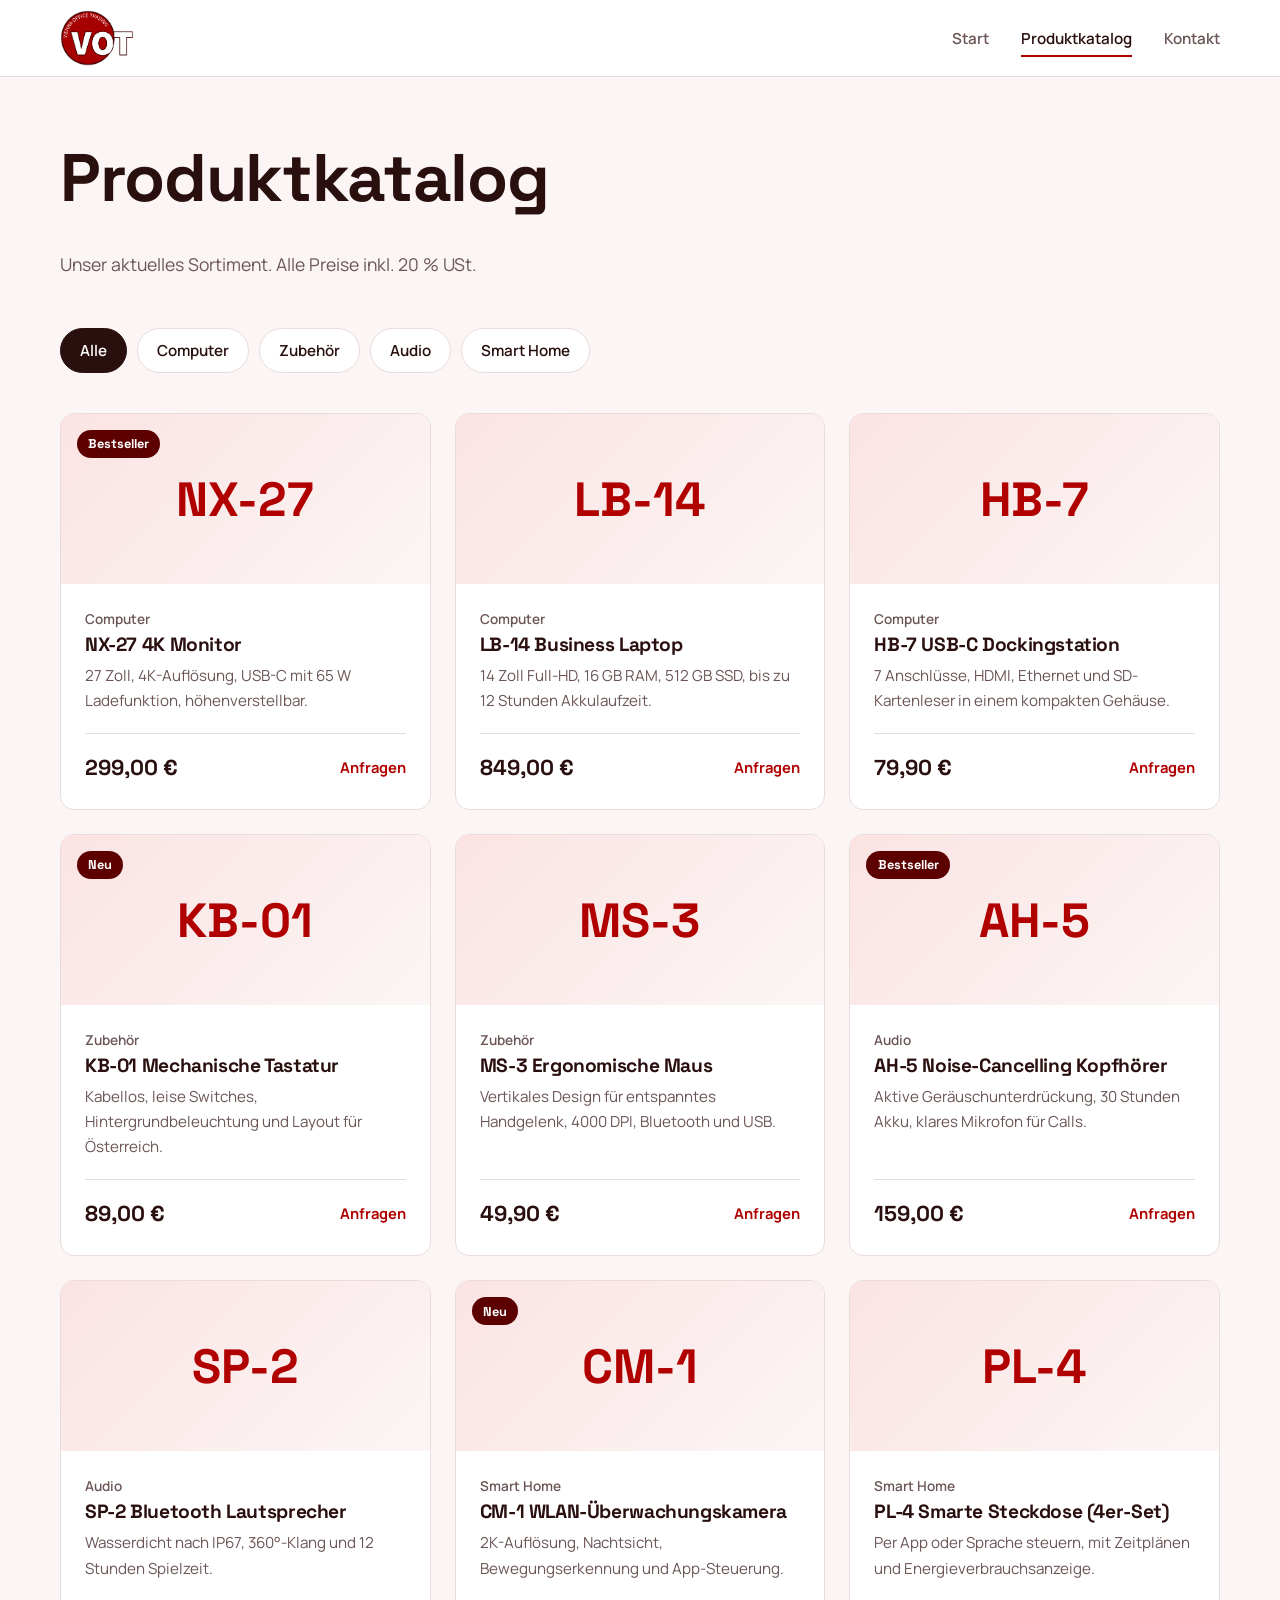
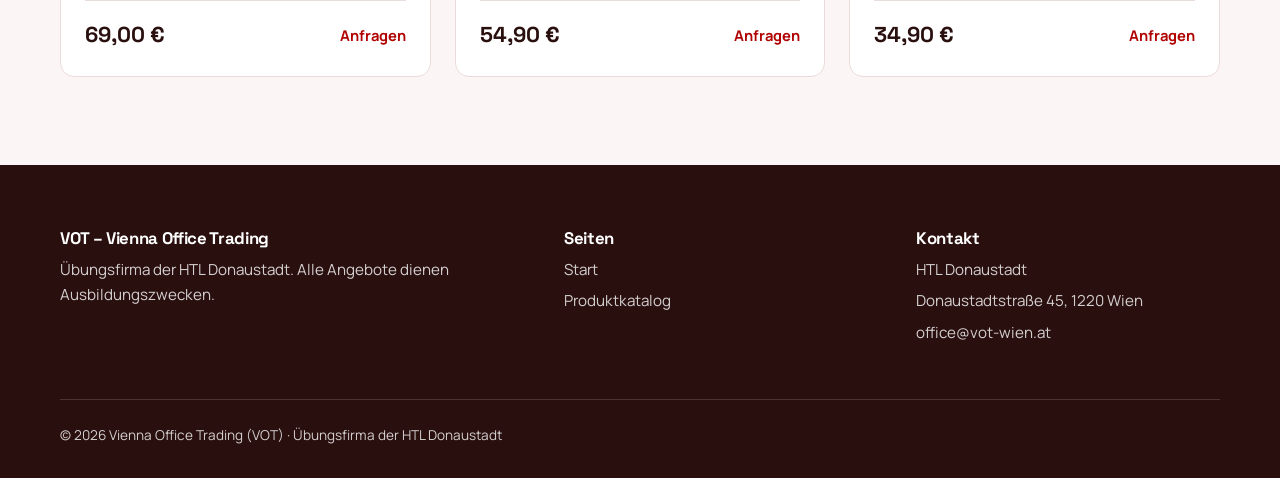
==== produktkatalog.html @ ae22669f "Update Website 10/7/2026 10:17 AM" ====
<!DOCTYPE html>
<html lang="de">
<head>
  <meta charset="UTF-8">
  <meta name="viewport" content="width=device-width, initial-scale=1">
  <title>Produktkatalog – VOT Vienna Office Trading</title>
  <meta name="description" content="Alle Technikprodukte von VOT – Vienna Office Trading im Überblick.">
  <link rel="stylesheet" href="style.css">
</head>
<body>

<header class="site-header">
  <div class="container nav">
    <a class="brand" href="index.html" aria-label="VOT Startseite">
      <img src="Logo.png" alt="VOT – Vienna Office Trading">
    </a>
    <nav aria-label="Hauptnavigation">
      <ul>
        <li><a href="index.html">Start</a></li>
        <li><a href="produktkatalog.html" aria-current="page">Produktkatalog</a></li>
        <li><a href="index.html#kontakt">Kontakt</a></li>
      </ul>
    </nav>
  </div>
</header>

<main>
  <div class="container page-title">
    <h1>Produktkatalog</h1>
    <p>Unser aktuelles Sortiment. Alle Preise inkl. 20 % USt.</p>
  </div>

  <section class="catalog">
    <div class="container">
      <div class="filters" role="group" aria-label="Nach Kategorie filtern">
        <button type="button" data-filter="alle" aria-pressed="true">Alle</button>
        <button type="button" data-filter="Computer" aria-pressed="false">Computer</button>
        <button type="button" data-filter="Zubehör" aria-pressed="false">Zubehör</button>
        <button type="button" data-filter="Audio" aria-pressed="false">Audio</button>
        <button type="button" data-filter="Smart Home" aria-pressed="false">Smart Home</button>
      </div>

      <div class="product-grid">

        <article class="product" data-cat="Computer">
          <div class="visual">NX-27<span class="badge">Bestseller</span></div>
          <div class="body">
            <span class="cat-name">Computer</span>
            <h3>NX-27 4K Monitor</h3>
            <p>27 Zoll, 4K-Auflösung, USB-C mit 65 W Ladefunktion, höhenverstellbar.</p>
            <div class="foot"><strong>299,00 €</strong><a href="mailto:office@vot-wien.at?subject=Anfrage NX-27">Anfragen</a></div>
          </div>
        </article>

        <article class="product" data-cat="Computer">
          <div class="visual">LB-14</div>
          <div class="body">
            <span class="cat-name">Computer</span>
            <h3>LB-14 Business Laptop</h3>
            <p>14 Zoll Full-HD, 16 GB RAM, 512 GB SSD, bis zu 12 Stunden Akkulaufzeit.</p>
            <div class="foot"><strong>849,00 €</strong><a href="mailto:office@vot-wien.at?subject=Anfrage LB-14">Anfragen</a></div>
          </div>
        </article>

        <article class="product" data-cat="Computer">
          <div class="visual">HB-7</div>
          <div class="body">
            <span class="cat-name">Computer</span>
            <h3>HB-7 USB-C Dockingstation</h3>
            <p>7 Anschlüsse, HDMI, Ethernet und SD-Kartenleser in einem kompakten Gehäuse.</p>
            <div class="foot"><strong>79,90 €</strong><a href="mailto:office@vot-wien.at?subject=Anfrage HB-7">Anfragen</a></div>
          </div>
        </article>

        <article class="product" data-cat="Zubehör">
          <div class="visual">KB-01<span class="badge">Neu</span></div>
          <div class="body">
            <span class="cat-name">Zubehör</span>
            <h3>KB-01 Mechanische Tastatur</h3>
            <p>Kabellos, leise Switches, Hintergrundbeleuchtung und Layout für Österreich.</p>
            <div class="foot"><strong>89,00 €</strong><a href="mailto:office@vot-wien.at?subject=Anfrage KB-01">Anfragen</a></div>
          </div>
        </article>

        <article class="product" data-cat="Zubehör">
          <div class="visual">MS-3</div>
          <div class="body">
            <span class="cat-name">Zubehör</span>
            <h3>MS-3 Ergonomische Maus</h3>
            <p>Vertikales Design für entspanntes Handgelenk, 4000 DPI, Bluetooth und USB.</p>
            <div class="foot"><strong>49,90 €</strong><a href="mailto:office@vot-wien.at?subject=Anfrage MS-3">Anfragen</a></div>
          </div>
        </article>

        <article class="product" data-cat="Audio">
          <div class="visual">AH-5<span class="badge">Bestseller</span></div>
          <div class="body">
            <span class="cat-name">Audio</span>
            <h3>AH-5 Noise-Cancelling Kopfhörer</h3>
            <p>Aktive Geräuschunterdrückung, 30 Stunden Akku, klares Mikrofon für Calls.</p>
            <div class="foot"><strong>159,00 €</strong><a href="mailto:office@vot-wien.at?subject=Anfrage AH-5">Anfragen</a></div>
          </div>
        </article>

        <article class="product" data-cat="Audio">
          <div class="visual">SP-2</div>
          <div class="body">
            <span class="cat-name">Audio</span>
            <h3>SP-2 Bluetooth Lautsprecher</h3>
            <p>Wasserdicht nach IP67, 360°-Klang und 12 Stunden Spielzeit.</p>
            <div class="foot"><strong>69,00 €</strong><a href="mailto:office@vot-wien.at?subject=Anfrage SP-2">Anfragen</a></div>
          </div>
        </article>

        <article class="product" data-cat="Smart Home">
          <div class="visual">CM-1<span class="badge">Neu</span></div>
          <div class="body">
            <span class="cat-name">Smart Home</span>
            <h3>CM-1 WLAN-Überwachungskamera</h3>
            <p>2K-Auflösung, Nachtsicht, Bewegungserkennung und App-Steuerung.</p>
            <div class="foot"><strong>54,90 €</strong><a href="mailto:office@vot-wien.at?subject=Anfrage CM-1">Anfragen</a></div>
          </div>
        </article>

        <article class="product" data-cat="Smart Home">
          <div class="visual">PL-4</div>
          <div class="body">
            <span class="cat-name">Smart Home</span>
            <h3>PL-4 Smarte Steckdose (4er-Set)</h3>
            <p>Per App oder Sprache steuern, mit Zeitplänen und Energieverbrauchsanzeige.</p>
            <div class="foot"><strong>34,90 €</strong><a href="mailto:office@vot-wien.at?subject=Anfrage PL-4">Anfragen</a></div>
          </div>
        </article>

      </div>
    </div>
  </section>
</main>

<footer class="site-footer" id="kontakt">
  <div class="container">
    <div class="footer-grid">
      <div>
        <h3>VOT – Vienna Office Trading</h3>
        <p>Übungsfirma der HTL Donaustadt. Alle Angebote dienen Ausbildungszwecken.</p>
      </div>
      <div>
        <h3>Seiten</h3>
        <ul>
          <li><a href="index.html">Start</a></li>
          <li><a href="produktkatalog.html">Produktkatalog</a></li>
        </ul>
      </div>
      <div>
        <h3>Kontakt</h3>
        <ul>
          <li>HTL Donaustadt</li>
          <li>Donaustadtstraße 45, 1220 Wien</li>
          <li><a href="mailto:office@vot-wien.at">office@vot-wien.at</a></li>
        </ul>
      </div>
    </div>
    <div class="copy">© 2026 Vienna Office Trading (VOT) · Übungsfirma der HTL Donaustadt</div>
  </div>
</footer>

<script>
  const buttons = document.querySelectorAll('.filters button');
  const products = document.querySelectorAll('.product');

  function applyFilter(cat) {
    buttons.forEach(b => b.setAttribute('aria-pressed', b.dataset.filter === cat));
    products.forEach(p => { p.hidden = cat !== 'alle' && p.dataset.cat !== cat; });
  }

  buttons.forEach(b => b.addEventListener('click', () => applyFilter(b.dataset.filter)));

  // Filter aus Link der Startseite übernehmen (?kategorie=Audio)
  const param = new URLSearchParams(location.search).get('kategorie');
  if (param && [...buttons].some(b => b.dataset.filter === param)) applyFilter(param);
</script>

</body>
</html>
---- style.css ----
@import url('https://fonts.googleapis.com/css2?family=Manrope:wght@400;500;600;700&family=Space+Grotesk:wght@500;600;700&display=swap');

:root {
  --ink: #2a0f0f;
  --ink-soft: #6b5555;
  --paper: #fbf6f5;
  --white: #ffffff;
  --line: #eadcdb;
  --blue: #b00000;
  --blue-dark: #850000;
  --signal: #5c0000;
  --radius: 14px;
  --max: 1160px;
}

*, *::before, *::after { box-sizing: border-box; }
html { scroll-behavior: smooth; }
body {
  margin: 0;
  font-family: 'Manrope', system-ui, sans-serif;
  color: var(--ink);
  background: var(--paper);
  line-height: 1.65;
  font-size: 17px;
}
img { max-width: 100%; display: block; }
a { color: inherit; }
h1, h2, h3 { font-family: 'Space Grotesk', sans-serif; line-height: 1.12; margin: 0 0 .5em; letter-spacing: -.02em; }
h1 { font-size: clamp(2.4rem, 5.5vw, 4.2rem); }
h2 { font-size: clamp(1.8rem, 3.4vw, 2.6rem); }
h3 { font-size: 1.2rem; }
p { margin: 0 0 1em; max-width: 62ch; }
:focus-visible { outline: 3px solid var(--signal); outline-offset: 3px; }

.container { width: min(var(--max), 92%); margin-inline: auto; }
section { padding: 5.5rem 0; }

/* Header */
.site-header {
  position: sticky; top: 0; z-index: 10;
  background: rgba(255, 255, 255, .94);
  backdrop-filter: blur(10px);
  border-bottom: 1px solid var(--line);
}
.nav { display: flex; align-items: center; justify-content: space-between; height: 76px; gap: 1rem; }
.brand { display: flex; align-items: center; gap: .75rem; text-decoration: none; }
.brand img { height: 56px; width: auto; }
.brand span { display:none; font-family: 'Space Grotesk', sans-serif; font-weight: 700; font-size: 1.35rem; letter-spacing: .02em; }
.nav ul { display: flex; gap: 2rem; list-style: none; margin: 0; padding: 0; }
.nav ul a { text-decoration: none; font-weight: 600; font-size: .95rem; color: var(--ink-soft); padding: .4rem 0; border-bottom: 2px solid transparent; }
.nav ul a:hover, .nav ul a[aria-current="page"] { color: var(--ink); border-color: var(--blue); }

/* Buttons */
.btn {
  display: inline-block; padding: .85rem 1.6rem; border-radius: 999px;
  font-weight: 700; text-decoration: none; font-size: .98rem;
  background: var(--blue); color: var(--white); border: 2px solid var(--blue);
  transition: background .2s, transform .2s;
}
.btn:hover { background: var(--blue-dark); border-color: var(--blue-dark); }
.btn.ghost { background: transparent; color: var(--ink); border-color: var(--ink); }
.btn.ghost:hover { background: var(--ink); color: var(--white); }

/* Hero */
.hero { padding: 5rem 0 6rem; background: linear-gradient(135deg, #a80000, #6e0000); color: var(--white); overflow: hidden; position: relative; }
.hero::before {
  content: ""; position: absolute; inset: 0;
  background-image: linear-gradient(rgba(255,255,255,.05) 1px, transparent 1px), linear-gradient(90deg, rgba(255,255,255,.05) 1px, transparent 1px);
  background-size: 56px 56px;
  mask-image: linear-gradient(90deg, transparent 0%, #000 70%);
}
.hero-grid { position: relative; display: grid; grid-template-columns: 1.15fr .85fr; gap: 3.5rem; align-items: center; }
.hero p { color: rgba(255,255,255,.88); font-size: 1.15rem; }
.hero .actions { display: flex; gap: 1rem; flex-wrap: wrap; margin-top: 2rem; }
.hero .btn { background: #fff; color: var(--blue); border-color: #fff; }
.hero .btn:hover { background: var(--paper); border-color: var(--paper); }
.hero .btn.ghost { background: transparent; color: var(--white); border-color: rgba(255,255,255,.7); }
.hero .btn.ghost:hover { background: var(--white); color: var(--blue); }
.hero-card {
  background: var(--white); color: var(--ink); border-radius: 22px; padding: 2rem;
  box-shadow: 0 30px 60px rgba(0,0,0,.35); transform: rotate(2deg);
}
.hero-card .tag { color: var(--signal); font-weight: 700; font-size: .9rem; }
.hero-card .big { font-family: 'Space Grotesk', sans-serif; font-size: 3.6rem; font-weight: 700; line-height: 1; margin: 1rem 0; color: var(--blue); }
.hero-card .price { display: flex; justify-content: space-between; align-items: end; border-top: 1px solid var(--line); padding-top: 1rem; margin-top: 1.2rem; }
.hero-card .price strong { font-family: 'Space Grotesk', sans-serif; font-size: 1.6rem; }

/* Kategorien */
.section-head { display: flex; justify-content: space-between; align-items: end; gap: 2rem; margin-bottom: 3rem; flex-wrap: wrap; }
.section-head p { margin: 0; color: var(--ink-soft); }
.cat-grid { display: grid; grid-template-columns: repeat(4, 1fr); gap: 1.25rem; }
.cat {
  background: var(--white); border: 1px solid var(--line); border-radius: var(--radius);
  padding: 1.75rem; text-decoration: none; display: flex; flex-direction: column; gap: .5rem;
  transition: border-color .2s, transform .2s;
}
.cat:hover { border-color: var(--blue); transform: translateY(-3px); }
.cat .ico { width: 46px; height: 46px; border-radius: 12px; background: var(--paper); display: grid; place-items: center; margin-bottom: .6rem; }
.cat .ico svg { width: 24px; height: 24px; stroke: var(--blue); fill: none; stroke-width: 1.8; stroke-linecap: round; stroke-linejoin: round; }
.cat p { margin: 0; color: var(--ink-soft); font-size: .95rem; }

/* Vorteile */
.values { background: var(--white); border-block: 1px solid var(--line); }
.value-grid { display: grid; grid-template-columns: repeat(3, 1fr); gap: 3rem; }
.value-grid h3 { padding-top: 1rem; border-top: 3px solid var(--blue); }
.value-grid p { color: var(--ink-soft); margin: 0; }

/* Über uns */
.about-grid { display: grid; grid-template-columns: 1fr 1fr; gap: 4rem; align-items: center; }
.facts { display: grid; grid-template-columns: 1fr 1fr; gap: 1px; background: var(--line); border: 1px solid var(--line); border-radius: var(--radius); overflow: hidden; }
.facts div { background: var(--white); padding: 1.6rem; }
.facts dt { color: var(--ink-soft); font-size: .85rem; font-weight: 600; }
.facts dd { margin: .2rem 0 0; font-family: 'Space Grotesk', sans-serif; font-size: 1.15rem; font-weight: 600; }
.facts { margin: 0; }

/* Katalog */
.page-title { padding: 4rem 0 2rem; }
.page-title p { color: var(--ink-soft); font-size: 1.1rem; }
.filters { display: flex; gap: .6rem; flex-wrap: wrap; margin-bottom: 2.5rem; }
.filters button {
  font: inherit; font-weight: 600; font-size: .95rem; cursor: pointer;
  padding: .55rem 1.2rem; border-radius: 999px; background: var(--white);
  border: 1px solid var(--line); color: var(--ink);
}
.filters button:hover { border-color: var(--blue); }
.filters button[aria-pressed="true"] { background: var(--ink); color: var(--white); border-color: var(--ink); }
.catalog { padding-top: 0; }
.product-grid { display: grid; grid-template-columns: repeat(3, 1fr); gap: 1.5rem; }
.product { background: var(--white); border: 1px solid var(--line); border-radius: var(--radius); overflow: hidden; display: flex; flex-direction: column; }
.product[hidden] { display: none; }
.product .visual {
  height: 170px; display: grid; place-items: center; position: relative;
  background: linear-gradient(135deg, #fbe3e3, #fbf6f5);
  font-family: 'Space Grotesk', sans-serif; font-size: 3rem; font-weight: 700; color: var(--blue);
}
.product .badge { position: absolute; top: 1rem; left: 1rem; background: var(--signal); color: var(--white); font-size: .8rem; font-weight: 700; padding: .2rem .7rem; border-radius: 999px; }
.product .body { padding: 1.5rem; display: flex; flex-direction: column; flex: 1; }
.product .cat-name { color: var(--ink-soft); font-size: .85rem; font-weight: 600; }
.product h3 { margin: .2rem 0 .5rem; }
.product p { color: var(--ink-soft); font-size: .95rem; margin-bottom: 1.2rem; }
.product .foot { margin-top: auto; display: flex; justify-content: space-between; align-items: center; border-top: 1px solid var(--line); padding-top: 1rem; }
.product .foot strong { font-family: 'Space Grotesk', sans-serif; font-size: 1.35rem; }
.product .foot a { font-weight: 700; font-size: .92rem; color: var(--blue); text-decoration: none; }
.product .foot a:hover { text-decoration: underline; }

/* Footer */
.site-footer { background: var(--ink); color: rgba(255,255,255,.8); padding: 4rem 0 2rem; font-size: .95rem; }
.footer-grid { display: grid; grid-template-columns: 1.5fr 1fr 1fr; gap: 3rem; margin-bottom: 3rem; }
.site-footer h3 { color: var(--white); font-size: 1.05rem; }
.site-footer ul { list-style: none; margin: 0; padding: 0; }
.site-footer li { margin-bottom: .4rem; }
.site-footer a { text-decoration: none; }
.site-footer a:hover { color: var(--white); text-decoration: underline; }
.copy { border-top: 1px solid rgba(255,255,255,.15); padding-top: 1.5rem; font-size: .85rem; }

/* Responsive */
@media (max-width: 960px) {
  .hero-grid, .about-grid { grid-template-columns: 1fr; }
  .hero-card { transform: none; max-width: 420px; }
  .cat-grid { grid-template-columns: repeat(2, 1fr); }
  .product-grid { grid-template-columns: repeat(2, 1fr); }
  .value-grid, .footer-grid { grid-template-columns: 1fr; gap: 2rem; }
}
@media (max-width: 600px) {
  section { padding: 3.5rem 0; }
  .nav ul { gap: 1rem; }
  .brand span { display: none; }
  .cat-grid, .product-grid { grid-template-columns: 1fr; }
}
@media (prefers-reduced-motion: reduce) {
  * { transition: none !important; scroll-behavior: auto !important; }
}
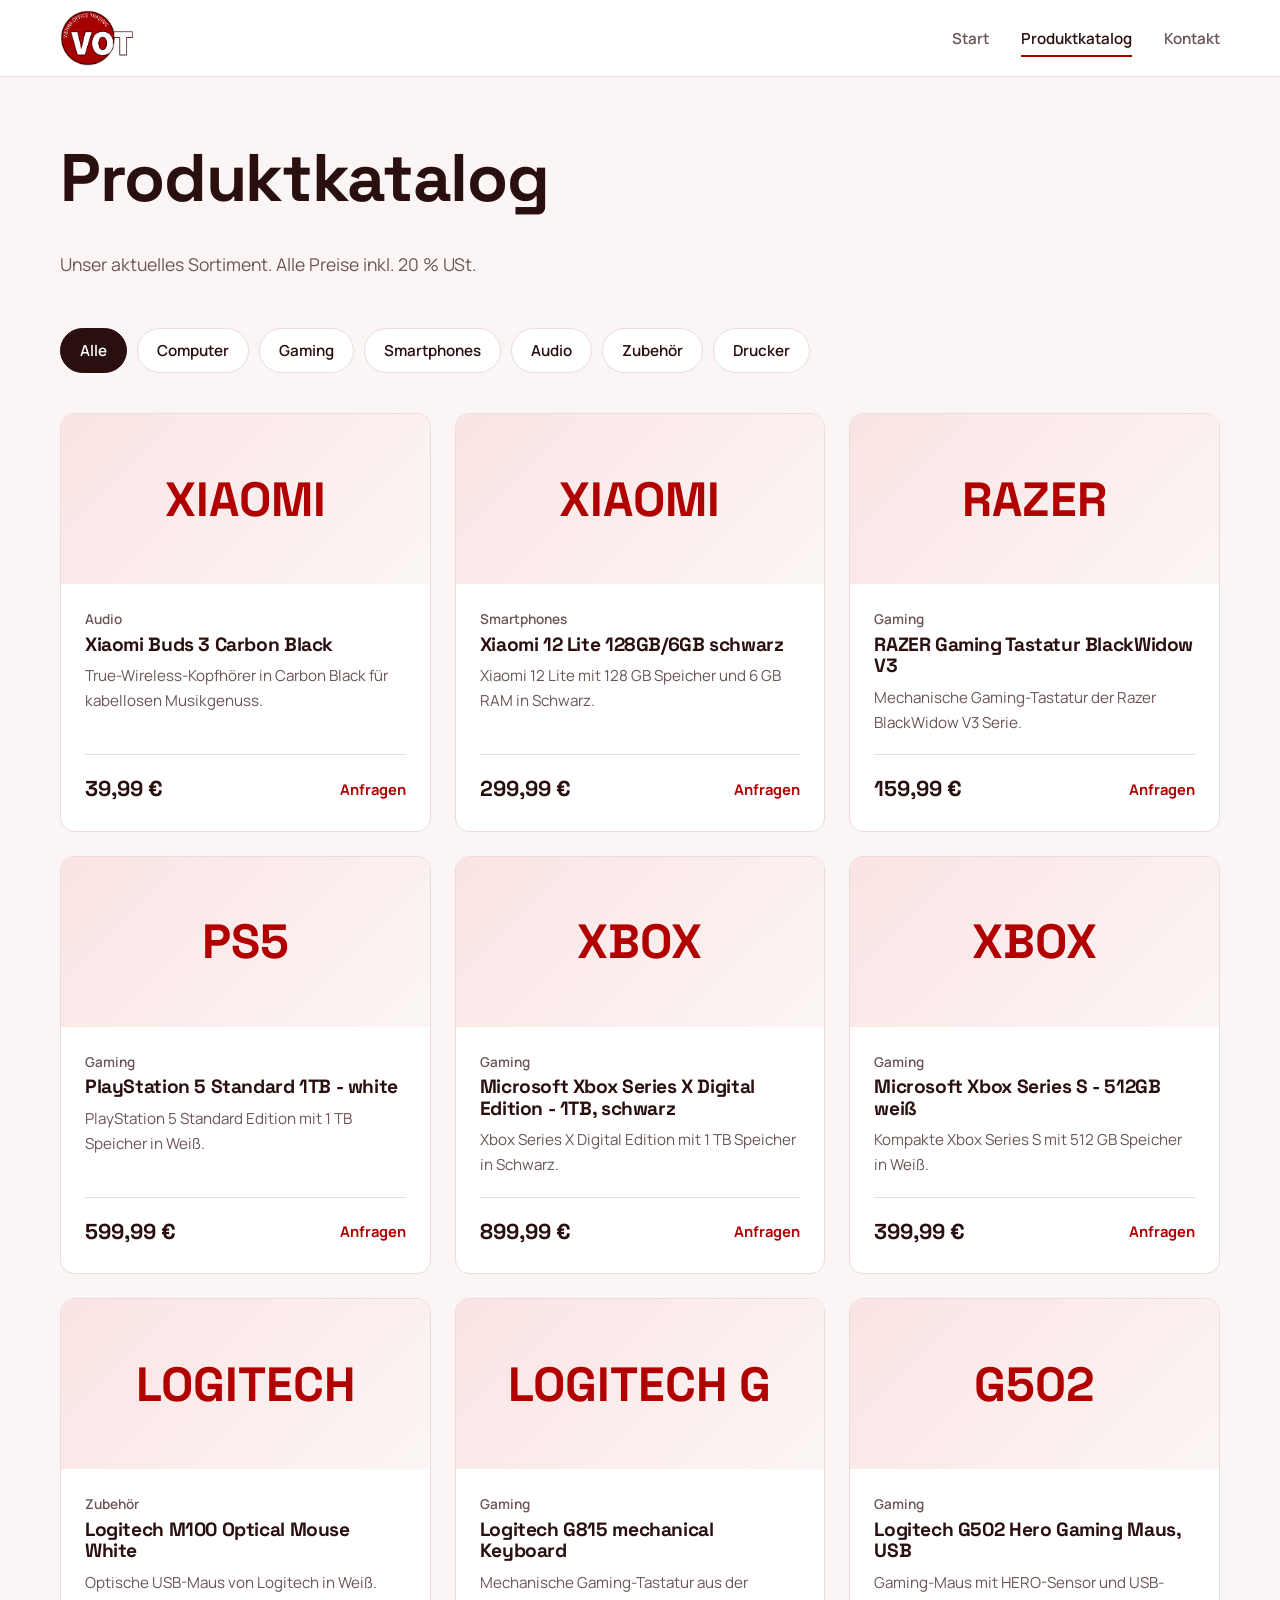
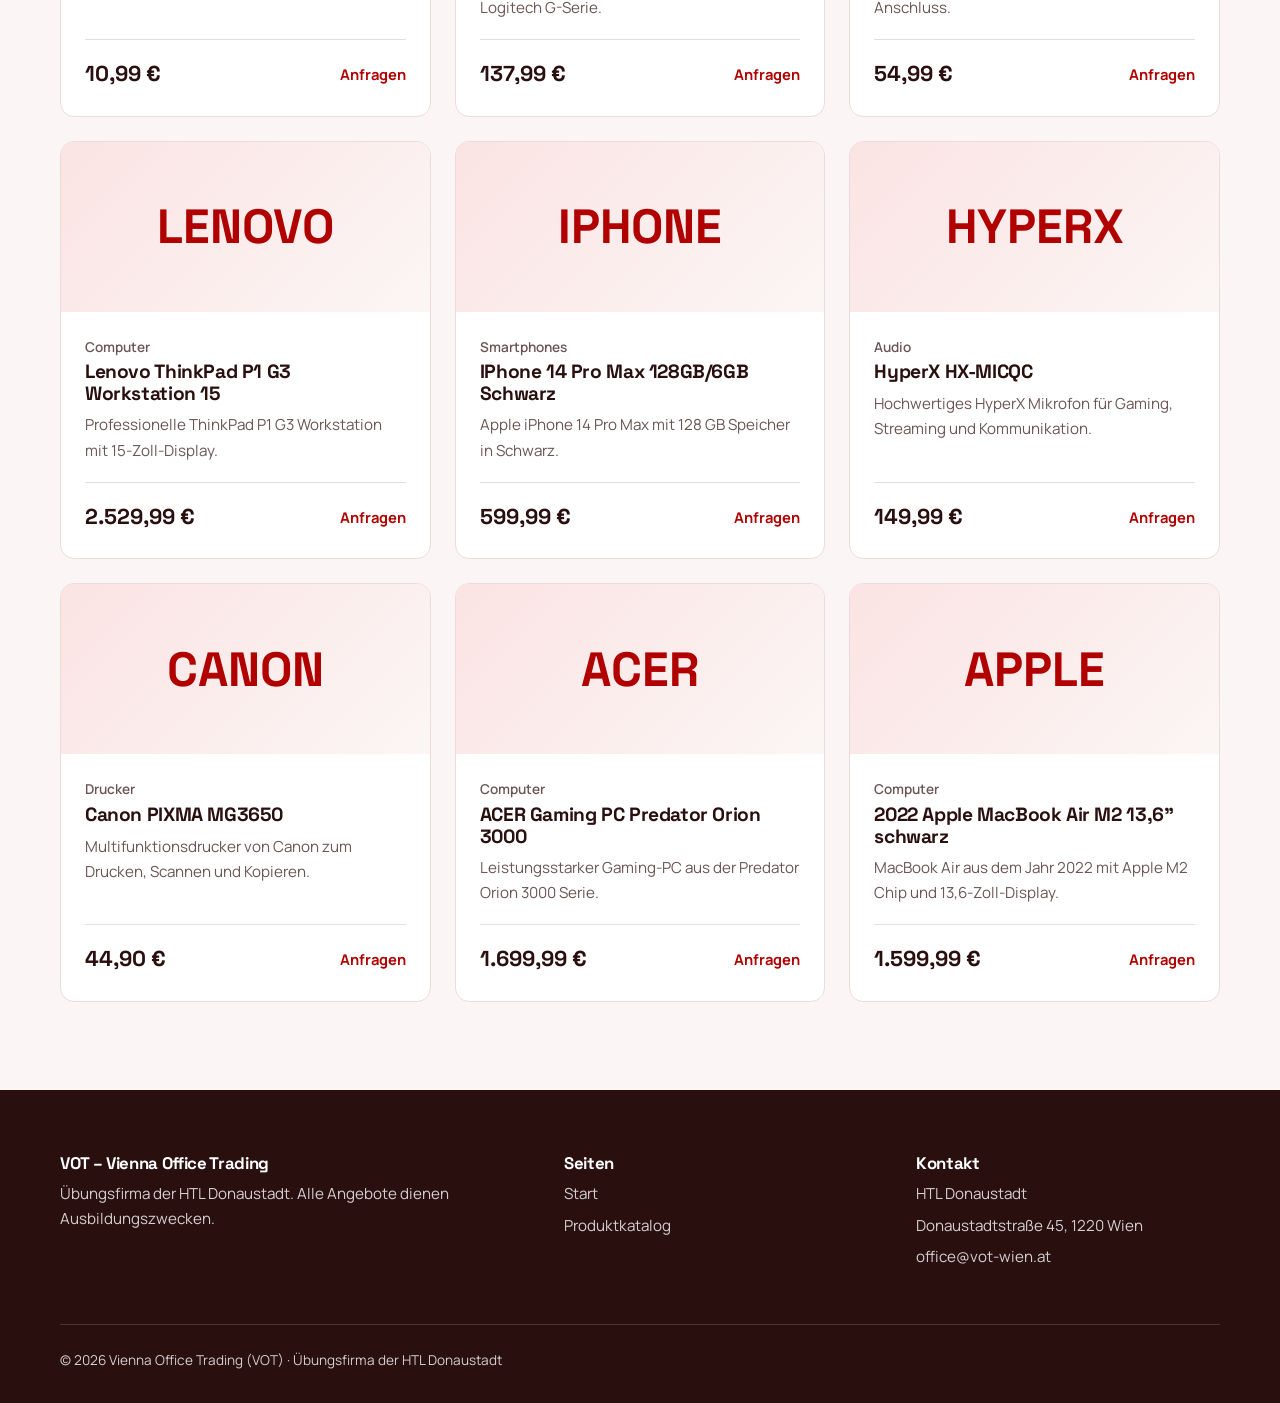
==== commit 06eced59: "catalog update" ====
--- a/produktkatalog.html
+++ b/produktkatalog.html
@@ -14,6 +14,7 @@
     <a class="brand" href="index.html" aria-label="VOT Startseite">
       <img src="Logo.png" alt="VOT – Vienna Office Trading">
     </a>
+
     <nav aria-label="Hauptnavigation">
       <ul>
         <li><a href="index.html">Start</a></li>
@@ -32,103 +33,220 @@
 
   <section class="catalog">
     <div class="container">
+
       <div class="filters" role="group" aria-label="Nach Kategorie filtern">
         <button type="button" data-filter="alle" aria-pressed="true">Alle</button>
         <button type="button" data-filter="Computer" aria-pressed="false">Computer</button>
+        <button type="button" data-filter="Gaming" aria-pressed="false">Gaming</button>
+        <button type="button" data-filter="Smartphones" aria-pressed="false">Smartphones</button>
+        <button type="button" data-filter="Audio" aria-pressed="false">Audio</button>
         <button type="button" data-filter="Zubehör" aria-pressed="false">Zubehör</button>
-        <button type="button" data-filter="Audio" aria-pressed="false">Audio</button>
-        <button type="button" data-filter="Smart Home" aria-pressed="false">Smart Home</button>
+        <button type="button" data-filter="Drucker" aria-pressed="false">Drucker</button>
       </div>
 
       <div class="product-grid">
 
+        <!-- Audio -->
+        <article class="product" data-cat="Audio">
+          <div class="visual">XIAOMI</div>
+          <div class="body">
+            <span class="cat-name">Audio</span>
+            <h3>Xiaomi Buds 3 Carbon Black</h3>
+            <p>True-Wireless-Kopfhörer in Carbon Black für kabellosen Musikgenuss.</p>
+            <div class="foot">
+              <strong>39,99 €</strong>
+              <a href="mailto:office@vot-wien.at?subject=Anfrage Xiaomi Buds 3 Carbon Black">Anfragen</a>
+            </div>
+          </div>
+        </article>
+
+        <!-- Smartphones -->
+        <article class="product" data-cat="Smartphones">
+          <div class="visual">XIAOMI</div>
+          <div class="body">
+            <span class="cat-name">Smartphones</span>
+            <h3>Xiaomi 12 Lite 128GB/6GB schwarz</h3>
+            <p>Xiaomi 12 Lite mit 128 GB Speicher und 6 GB RAM in Schwarz.</p>
+            <div class="foot">
+              <strong>299,99 €</strong>
+              <a href="mailto:office@vot-wien.at?subject=Anfrage Xiaomi 12 Lite 128GB/6GB schwarz">Anfragen</a>
+            </div>
+          </div>
+        </article>
+
+        <!-- Gaming -->
+        <article class="product" data-cat="Gaming">
+          <div class="visual">RAZER</div>
+          <div class="body">
+            <span class="cat-name">Gaming</span>
+            <h3>RAZER Gaming Tastatur BlackWidow V3</h3>
+            <p>Mechanische Gaming-Tastatur der Razer BlackWidow V3 Serie.</p>
+            <div class="foot">
+              <strong>159,99 €</strong>
+              <a href="mailto:office@vot-wien.at?subject=Anfrage RAZER Gaming Tastatur BlackWidow V3">Anfragen</a>
+            </div>
+          </div>
+        </article>
+
+        <article class="product" data-cat="Gaming">
+          <div class="visual">PS5</div>
+          <div class="body">
+            <span class="cat-name">Gaming</span>
+            <h3>PlayStation 5 Standard 1TB - white</h3>
+            <p>PlayStation 5 Standard Edition mit 1 TB Speicher in Weiß.</p>
+            <div class="foot">
+              <strong>599,99 €</strong>
+              <a href="mailto:office@vot-wien.at?subject=Anfrage PlayStation 5 Standard 1TB - white">Anfragen</a>
+            </div>
+          </div>
+        </article>
+
+        <article class="product" data-cat="Gaming">
+          <div class="visual">XBOX</div>
+          <div class="body">
+            <span class="cat-name">Gaming</span>
+            <h3>Microsoft Xbox Series X Digital Edition - 1TB, schwarz</h3>
+            <p>Xbox Series X Digital Edition mit 1 TB Speicher in Schwarz.</p>
+            <div class="foot">
+              <strong>899,99 €</strong>
+              <a href="mailto:office@vot-wien.at?subject=Anfrage Microsoft Xbox Series X Digital Edition - 1TB, schwarz">Anfragen</a>
+            </div>
+          </div>
+        </article>
+
+        <article class="product" data-cat="Gaming">
+          <div class="visual">XBOX</div>
+          <div class="body">
+            <span class="cat-name">Gaming</span>
+            <h3>Microsoft Xbox Series S - 512GB weiß</h3>
+            <p>Kompakte Xbox Series S mit 512 GB Speicher in Weiß.</p>
+            <div class="foot">
+              <strong>399,99 €</strong>
+              <a href="mailto:office@vot-wien.at?subject=Anfrage Microsoft Xbox Series S - 512GB weiß">Anfragen</a>
+            </div>
+          </div>
+        </article>
+
+        <!-- Zubehör -->
+        <article class="product" data-cat="Zubehör">
+          <div class="visual">LOGITECH</div>
+          <div class="body">
+            <span class="cat-name">Zubehör</span>
+            <h3>Logitech M100 Optical Mouse White</h3>
+            <p>Optische USB-Maus von Logitech in Weiß.</p>
+            <div class="foot">
+              <strong>10,99 €</strong>
+              <a href="mailto:office@vot-wien.at?subject=Anfrage Logitech M100 Optical Mouse White">Anfragen</a>
+            </div>
+          </div>
+        </article>
+
+        <article class="product" data-cat="Gaming">
+          <div class="visual">LOGITECH G</div>
+          <div class="body">
+            <span class="cat-name">Gaming</span>
+            <h3>Logitech G815 mechanical Keyboard</h3>
+            <p>Mechanische Gaming-Tastatur aus der Logitech G-Serie.</p>
+            <div class="foot">
+              <strong>137,99 €</strong>
+              <a href="mailto:office@vot-wien.at?subject=Anfrage Logitech G815 mechanical Keyboard">Anfragen</a>
+            </div>
+          </div>
+        </article>
+
+        <article class="product" data-cat="Gaming">
+          <div class="visual">G502</div>
+          <div class="body">
+            <span class="cat-name">Gaming</span>
+            <h3>Logitech G502 Hero Gaming Maus, USB</h3>
+            <p>Gaming-Maus mit HERO-Sensor und USB-Anschluss.</p>
+            <div class="foot">
+              <strong>54,99 €</strong>
+              <a href="mailto:office@vot-wien.at?subject=Anfrage Logitech G502 Hero Gaming Maus, USB">Anfragen</a>
+            </div>
+          </div>
+        </article>
+
+        <!-- Computer -->
         <article class="product" data-cat="Computer">
-          <div class="visual">NX-27<span class="badge">Bestseller</span></div>
+          <div class="visual">LENOVO</div>
           <div class="body">
             <span class="cat-name">Computer</span>
-            <h3>NX-27 4K Monitor</h3>
-            <p>27 Zoll, 4K-Auflösung, USB-C mit 65 W Ladefunktion, höhenverstellbar.</p>
-            <div class="foot"><strong>299,00 €</strong><a href="mailto:office@vot-wien.at?subject=Anfrage NX-27">Anfragen</a></div>
-          </div>
-        </article>
-
+            <h3>Lenovo ThinkPad P1 G3 Workstation 15</h3>
+            <p>Professionelle ThinkPad P1 G3 Workstation mit 15-Zoll-Display.</p>
+            <div class="foot">
+              <strong>2.529,99 €</strong>
+              <a href="mailto:office@vot-wien.at?subject=Anfrage Lenovo ThinkPad P1 G3 Workstation 15">Anfragen</a>
+            </div>
+          </div>
+        </article>
+
+        <!-- Smartphones -->
+        <article class="product" data-cat="Smartphones">
+          <div class="visual">IPHONE</div>
+          <div class="body">
+            <span class="cat-name">Smartphones</span>
+            <h3>IPhone 14 Pro Max 128GB/6GB Schwarz</h3>
+            <p>Apple iPhone 14 Pro Max mit 128 GB Speicher in Schwarz.</p>
+            <div class="foot">
+              <strong>599,99 €</strong>
+              <a href="mailto:office@vot-wien.at?subject=Anfrage IPhone 14 Pro Max 128GB/6GB Schwarz">Anfragen</a>
+            </div>
+          </div>
+        </article>
+
+        <!-- Audio -->
+        <article class="product" data-cat="Audio">
+          <div class="visual">HYPERX</div>
+          <div class="body">
+            <span class="cat-name">Audio</span>
+            <h3>HyperX HX-MICQC</h3>
+            <p>Hochwertiges HyperX Mikrofon für Gaming, Streaming und Kommunikation.</p>
+            <div class="foot">
+              <strong>149,99 €</strong>
+              <a href="mailto:office@vot-wien.at?subject=Anfrage HyperX HX-MICQC">Anfragen</a>
+            </div>
+          </div>
+        </article>
+
+        <!-- Drucker -->
+        <article class="product" data-cat="Drucker">
+          <div class="visual">CANON</div>
+          <div class="body">
+            <span class="cat-name">Drucker</span>
+            <h3>Canon PIXMA MG3650</h3>
+            <p>Multifunktionsdrucker von Canon zum Drucken, Scannen und Kopieren.</p>
+            <div class="foot">
+              <strong>44,90 €</strong>
+              <a href="mailto:office@vot-wien.at?subject=Anfrage Canon PIXMA MG3650">Anfragen</a>
+            </div>
+          </div>
+        </article>
+
+        <!-- Computer -->
         <article class="product" data-cat="Computer">
-          <div class="visual">LB-14</div>
+          <div class="visual">ACER</div>
           <div class="body">
             <span class="cat-name">Computer</span>
-            <h3>LB-14 Business Laptop</h3>
-            <p>14 Zoll Full-HD, 16 GB RAM, 512 GB SSD, bis zu 12 Stunden Akkulaufzeit.</p>
-            <div class="foot"><strong>849,00 €</strong><a href="mailto:office@vot-wien.at?subject=Anfrage LB-14">Anfragen</a></div>
+            <h3>ACER Gaming PC Predator Orion 3000</h3>
+            <p>Leistungsstarker Gaming-PC aus der Predator Orion 3000 Serie.</p>
+            <div class="foot">
+              <strong>1.699,99 €</strong>
+              <a href="mailto:office@vot-wien.at?subject=Anfrage ACER Gaming PC Predator Orion 3000">Anfragen</a>
+            </div>
           </div>
         </article>
 
         <article class="product" data-cat="Computer">
-          <div class="visual">HB-7</div>
+          <div class="visual">APPLE</div>
           <div class="body">
             <span class="cat-name">Computer</span>
-            <h3>HB-7 USB-C Dockingstation</h3>
-            <p>7 Anschlüsse, HDMI, Ethernet und SD-Kartenleser in einem kompakten Gehäuse.</p>
-            <div class="foot"><strong>79,90 €</strong><a href="mailto:office@vot-wien.at?subject=Anfrage HB-7">Anfragen</a></div>
-          </div>
-        </article>
-
-        <article class="product" data-cat="Zubehör">
-          <div class="visual">KB-01<span class="badge">Neu</span></div>
-          <div class="body">
-            <span class="cat-name">Zubehör</span>
-            <h3>KB-01 Mechanische Tastatur</h3>
-            <p>Kabellos, leise Switches, Hintergrundbeleuchtung und Layout für Österreich.</p>
-            <div class="foot"><strong>89,00 €</strong><a href="mailto:office@vot-wien.at?subject=Anfrage KB-01">Anfragen</a></div>
-          </div>
-        </article>
-
-        <article class="product" data-cat="Zubehör">
-          <div class="visual">MS-3</div>
-          <div class="body">
-            <span class="cat-name">Zubehör</span>
-            <h3>MS-3 Ergonomische Maus</h3>
-            <p>Vertikales Design für entspanntes Handgelenk, 4000 DPI, Bluetooth und USB.</p>
-            <div class="foot"><strong>49,90 €</strong><a href="mailto:office@vot-wien.at?subject=Anfrage MS-3">Anfragen</a></div>
-          </div>
-        </article>
-
-        <article class="product" data-cat="Audio">
-          <div class="visual">AH-5<span class="badge">Bestseller</span></div>
-          <div class="body">
-            <span class="cat-name">Audio</span>
-            <h3>AH-5 Noise-Cancelling Kopfhörer</h3>
-            <p>Aktive Geräuschunterdrückung, 30 Stunden Akku, klares Mikrofon für Calls.</p>
-            <div class="foot"><strong>159,00 €</strong><a href="mailto:office@vot-wien.at?subject=Anfrage AH-5">Anfragen</a></div>
-          </div>
-        </article>
-
-        <article class="product" data-cat="Audio">
-          <div class="visual">SP-2</div>
-          <div class="body">
-            <span class="cat-name">Audio</span>
-            <h3>SP-2 Bluetooth Lautsprecher</h3>
-            <p>Wasserdicht nach IP67, 360°-Klang und 12 Stunden Spielzeit.</p>
-            <div class="foot"><strong>69,00 €</strong><a href="mailto:office@vot-wien.at?subject=Anfrage SP-2">Anfragen</a></div>
-          </div>
-        </article>
-
-        <article class="product" data-cat="Smart Home">
-          <div class="visual">CM-1<span class="badge">Neu</span></div>
-          <div class="body">
-            <span class="cat-name">Smart Home</span>
-            <h3>CM-1 WLAN-Überwachungskamera</h3>
-            <p>2K-Auflösung, Nachtsicht, Bewegungserkennung und App-Steuerung.</p>
-            <div class="foot"><strong>54,90 €</strong><a href="mailto:office@vot-wien.at?subject=Anfrage CM-1">Anfragen</a></div>
-          </div>
-        </article>
-
-        <article class="product" data-cat="Smart Home">
-          <div class="visual">PL-4</div>
-          <div class="body">
-            <span class="cat-name">Smart Home</span>
-            <h3>PL-4 Smarte Steckdose (4er-Set)</h3>
-            <p>Per App oder Sprache steuern, mit Zeitplänen und Energieverbrauchsanzeige.</p>
-            <div class="foot"><strong>34,90 €</strong><a href="mailto:office@vot-wien.at?subject=Anfrage PL-4">Anfragen</a></div>
+            <h3>2022 Apple MacBook Air M2 13,6" schwarz</h3>
+            <p>MacBook Air aus dem Jahr 2022 mit Apple M2 Chip und 13,6-Zoll-Display.</p>
+            <div class="foot">
+              <strong>1.599,99 €</strong>
+              <a href="mailto:office@vot-wien.at?subject=Anfrage 2022 Apple MacBook Air M2 13,6%22 schwarz">Anfragen</a>
+            </div>
           </div>
         </article>
 
@@ -140,10 +258,12 @@
 <footer class="site-footer" id="kontakt">
   <div class="container">
     <div class="footer-grid">
+
       <div>
         <h3>VOT – Vienna Office Trading</h3>
         <p>Übungsfirma der HTL Donaustadt. Alle Angebote dienen Ausbildungszwecken.</p>
       </div>
+
       <div>
         <h3>Seiten</h3>
         <ul>
@@ -151,6 +271,7 @@
           <li><a href="produktkatalog.html">Produktkatalog</a></li>
         </ul>
       </div>
+
       <div>
         <h3>Kontakt</h3>
         <ul>
@@ -159,8 +280,12 @@
           <li><a href="mailto:office@vot-wien.at">office@vot-wien.at</a></li>
         </ul>
       </div>
+
     </div>
-    <div class="copy">© 2026 Vienna Office Trading (VOT) · Übungsfirma der HTL Donaustadt</div>
+
+    <div class="copy">
+      © 2026 Vienna Office Trading (VOT) · Übungsfirma der HTL Donaustadt
+    </div>
   </div>
 </footer>
 
@@ -169,15 +294,31 @@
   const products = document.querySelectorAll('.product');
 
   function applyFilter(cat) {
-    buttons.forEach(b => b.setAttribute('aria-pressed', b.dataset.filter === cat));
-    products.forEach(p => { p.hidden = cat !== 'alle' && p.dataset.cat !== cat; });
+    buttons.forEach(button => {
+      button.setAttribute(
+        'aria-pressed',
+        button.dataset.filter === cat
+      );
+    });
+
+    products.forEach(product => {
+      product.hidden =
+        cat !== 'alle' && product.dataset.cat !== cat;
+    });
   }
 
-  buttons.forEach(b => b.addEventListener('click', () => applyFilter(b.dataset.filter)));
+  buttons.forEach(button => {
+    button.addEventListener('click', () => {
+      applyFilter(button.dataset.filter);
+    });
+  });
 
   // Filter aus Link der Startseite übernehmen (?kategorie=Audio)
   const param = new URLSearchParams(location.search).get('kategorie');
-  if (param && [...buttons].some(b => b.dataset.filter === param)) applyFilter(param);
+
+  if (param && [...buttons].some(button => button.dataset.filter === param)) {
+    applyFilter(param);
+  }
 </script>
 
 </body>
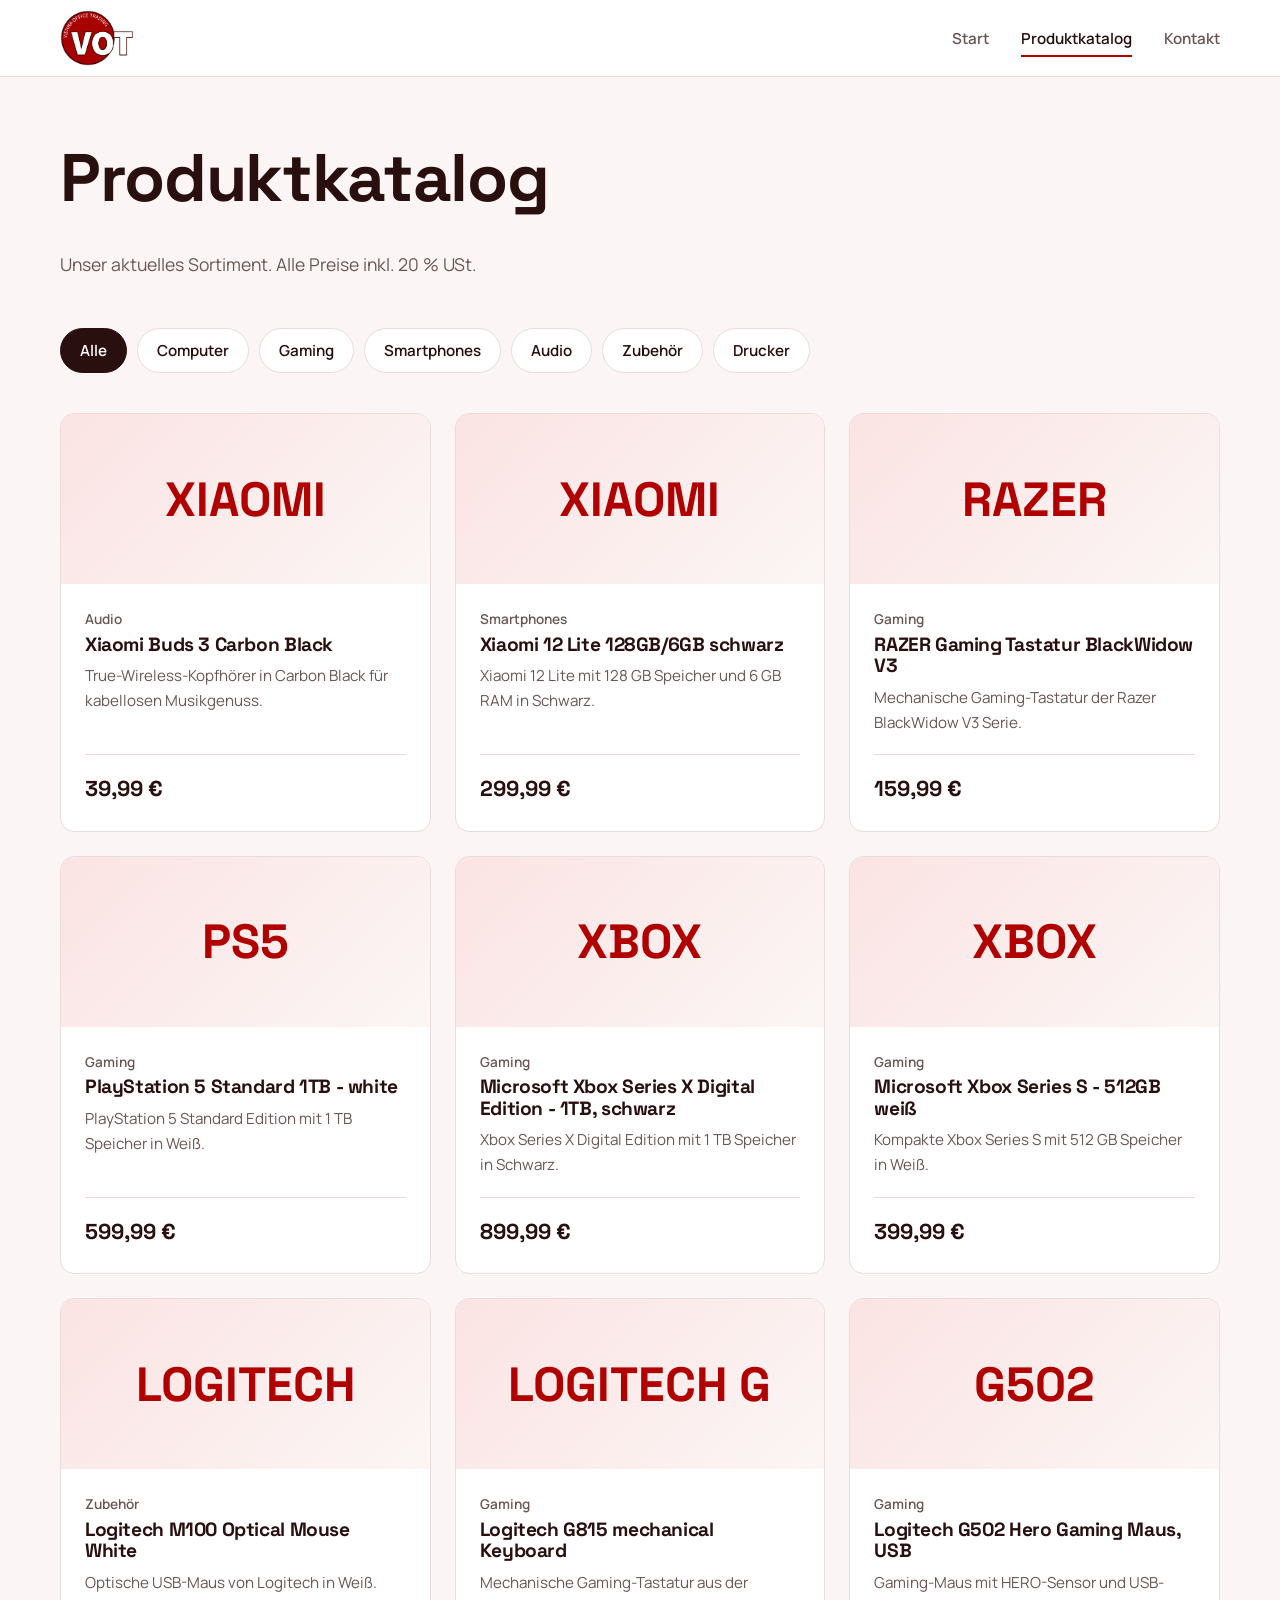
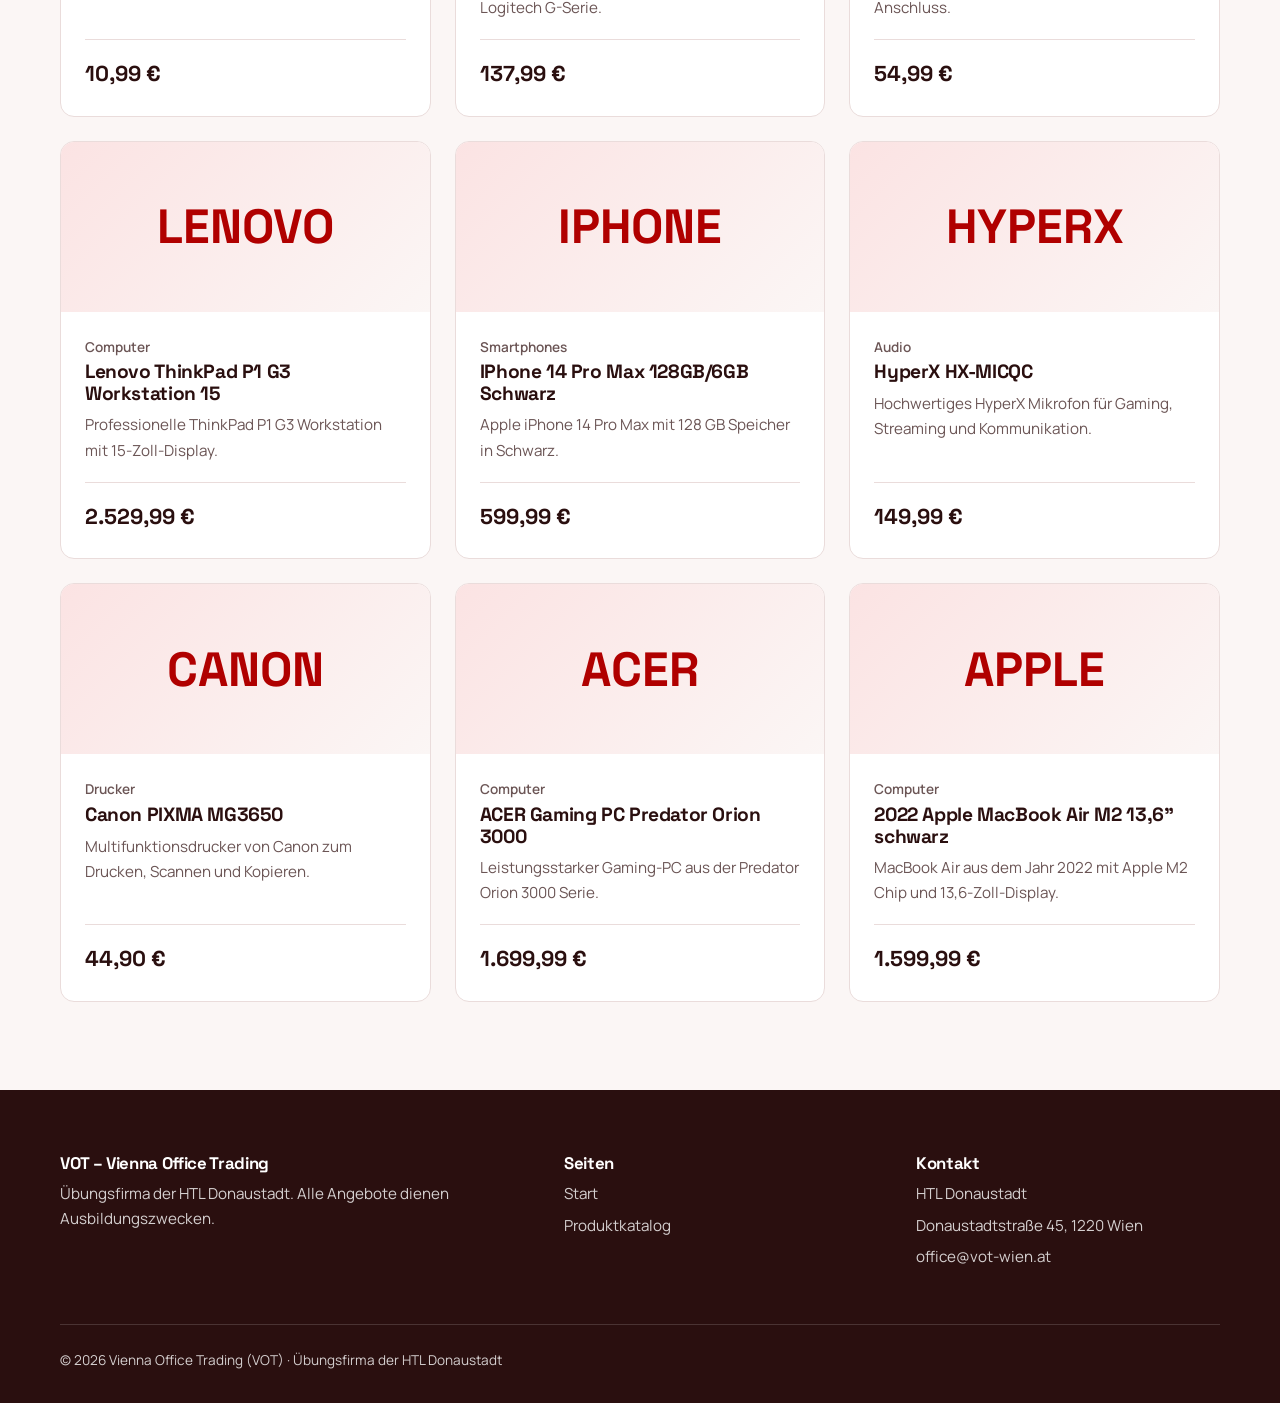
==== commit dbe899f5: "Remove inquiry links and format footer content Removed email inquiry links for various products and " ====
--- a/produktkatalog.html
+++ b/produktkatalog.html
@@ -55,7 +55,6 @@
             <p>True-Wireless-Kopfhörer in Carbon Black für kabellosen Musikgenuss.</p>
             <div class="foot">
               <strong>39,99 €</strong>
-              <a href="mailto:office@vot-wien.at?subject=Anfrage Xiaomi Buds 3 Carbon Black">Anfragen</a>
             </div>
           </div>
         </article>
@@ -69,7 +68,6 @@
             <p>Xiaomi 12 Lite mit 128 GB Speicher und 6 GB RAM in Schwarz.</p>
             <div class="foot">
               <strong>299,99 €</strong>
-              <a href="mailto:office@vot-wien.at?subject=Anfrage Xiaomi 12 Lite 128GB/6GB schwarz">Anfragen</a>
             </div>
           </div>
         </article>
@@ -83,7 +81,6 @@
             <p>Mechanische Gaming-Tastatur der Razer BlackWidow V3 Serie.</p>
             <div class="foot">
               <strong>159,99 €</strong>
-              <a href="mailto:office@vot-wien.at?subject=Anfrage RAZER Gaming Tastatur BlackWidow V3">Anfragen</a>
             </div>
           </div>
         </article>
@@ -96,7 +93,6 @@
             <p>PlayStation 5 Standard Edition mit 1 TB Speicher in Weiß.</p>
             <div class="foot">
               <strong>599,99 €</strong>
-              <a href="mailto:office@vot-wien.at?subject=Anfrage PlayStation 5 Standard 1TB - white">Anfragen</a>
             </div>
           </div>
         </article>
@@ -109,7 +105,6 @@
             <p>Xbox Series X Digital Edition mit 1 TB Speicher in Schwarz.</p>
             <div class="foot">
               <strong>899,99 €</strong>
-              <a href="mailto:office@vot-wien.at?subject=Anfrage Microsoft Xbox Series X Digital Edition - 1TB, schwarz">Anfragen</a>
             </div>
           </div>
         </article>
@@ -122,7 +117,6 @@
             <p>Kompakte Xbox Series S mit 512 GB Speicher in Weiß.</p>
             <div class="foot">
               <strong>399,99 €</strong>
-              <a href="mailto:office@vot-wien.at?subject=Anfrage Microsoft Xbox Series S - 512GB weiß">Anfragen</a>
             </div>
           </div>
         </article>
@@ -136,11 +130,11 @@
             <p>Optische USB-Maus von Logitech in Weiß.</p>
             <div class="foot">
               <strong>10,99 €</strong>
-              <a href="mailto:office@vot-wien.at?subject=Anfrage Logitech M100 Optical Mouse White">Anfragen</a>
-            </div>
-          </div>
-        </article>
-
+            </div>
+          </div>
+        </article>
+
+        <!-- Gaming -->
         <article class="product" data-cat="Gaming">
           <div class="visual">LOGITECH G</div>
           <div class="body">
@@ -149,7 +143,6 @@
             <p>Mechanische Gaming-Tastatur aus der Logitech G-Serie.</p>
             <div class="foot">
               <strong>137,99 €</strong>
-              <a href="mailto:office@vot-wien.at?subject=Anfrage Logitech G815 mechanical Keyboard">Anfragen</a>
             </div>
           </div>
         </article>
@@ -162,7 +155,6 @@
             <p>Gaming-Maus mit HERO-Sensor und USB-Anschluss.</p>
             <div class="foot">
               <strong>54,99 €</strong>
-              <a href="mailto:office@vot-wien.at?subject=Anfrage Logitech G502 Hero Gaming Maus, USB">Anfragen</a>
             </div>
           </div>
         </article>
@@ -176,7 +168,6 @@
             <p>Professionelle ThinkPad P1 G3 Workstation mit 15-Zoll-Display.</p>
             <div class="foot">
               <strong>2.529,99 €</strong>
-              <a href="mailto:office@vot-wien.at?subject=Anfrage Lenovo ThinkPad P1 G3 Workstation 15">Anfragen</a>
             </div>
           </div>
         </article>
@@ -190,7 +181,6 @@
             <p>Apple iPhone 14 Pro Max mit 128 GB Speicher in Schwarz.</p>
             <div class="foot">
               <strong>599,99 €</strong>
-              <a href="mailto:office@vot-wien.at?subject=Anfrage IPhone 14 Pro Max 128GB/6GB Schwarz">Anfragen</a>
             </div>
           </div>
         </article>
@@ -204,7 +194,6 @@
             <p>Hochwertiges HyperX Mikrofon für Gaming, Streaming und Kommunikation.</p>
             <div class="foot">
               <strong>149,99 €</strong>
-              <a href="mailto:office@vot-wien.at?subject=Anfrage HyperX HX-MICQC">Anfragen</a>
             </div>
           </div>
         </article>
@@ -218,7 +207,6 @@
             <p>Multifunktionsdrucker von Canon zum Drucken, Scannen und Kopieren.</p>
             <div class="foot">
               <strong>44,90 €</strong>
-              <a href="mailto:office@vot-wien.at?subject=Anfrage Canon PIXMA MG3650">Anfragen</a>
             </div>
           </div>
         </article>
@@ -232,11 +220,11 @@
             <p>Leistungsstarker Gaming-PC aus der Predator Orion 3000 Serie.</p>
             <div class="foot">
               <strong>1.699,99 €</strong>
-              <a href="mailto:office@vot-wien.at?subject=Anfrage ACER Gaming PC Predator Orion 3000">Anfragen</a>
-            </div>
-          </div>
-        </article>
-
+            </div>
+          </div>
+        </article>
+
+        <!-- Computer -->
         <article class="product" data-cat="Computer">
           <div class="visual">APPLE</div>
           <div class="body">
@@ -245,7 +233,6 @@
             <p>MacBook Air aus dem Jahr 2022 mit Apple M2 Chip und 13,6-Zoll-Display.</p>
             <div class="foot">
               <strong>1.599,99 €</strong>
-              <a href="mailto:office@vot-wien.at?subject=Anfrage 2022 Apple MacBook Air M2 13,6%22 schwarz">Anfragen</a>
             </div>
           </div>
         </article>
@@ -261,7 +248,10 @@
 
       <div>
         <h3>VOT – Vienna Office Trading</h3>
-        <p>Übungsfirma der HTL Donaustadt. Alle Angebote dienen Ausbildungszwecken.</p>
+        <p>
+          Übungsfirma der HTL Donaustadt.
+          Alle Angebote dienen Ausbildungszwecken.
+        </p>
       </div>
 
       <div>
@@ -277,7 +267,11 @@
         <ul>
           <li>HTL Donaustadt</li>
           <li>Donaustadtstraße 45, 1220 Wien</li>
-          <li><a href="mailto:office@vot-wien.at">office@vot-wien.at</a></li>
+          <li>
+            <a href="mailto:office@vot-wien.at">
+              office@vot-wien.at
+            </a>
+          </li>
         </ul>
       </div>
 
@@ -313,7 +307,7 @@
     });
   });
 
-  // Filter aus Link der Startseite übernehmen (?kategorie=Audio)
+  // Filter aus Link der Startseite übernehmen
   const param = new URLSearchParams(location.search).get('kategorie');
 
   if (param && [...buttons].some(button => button.dataset.filter === param)) {
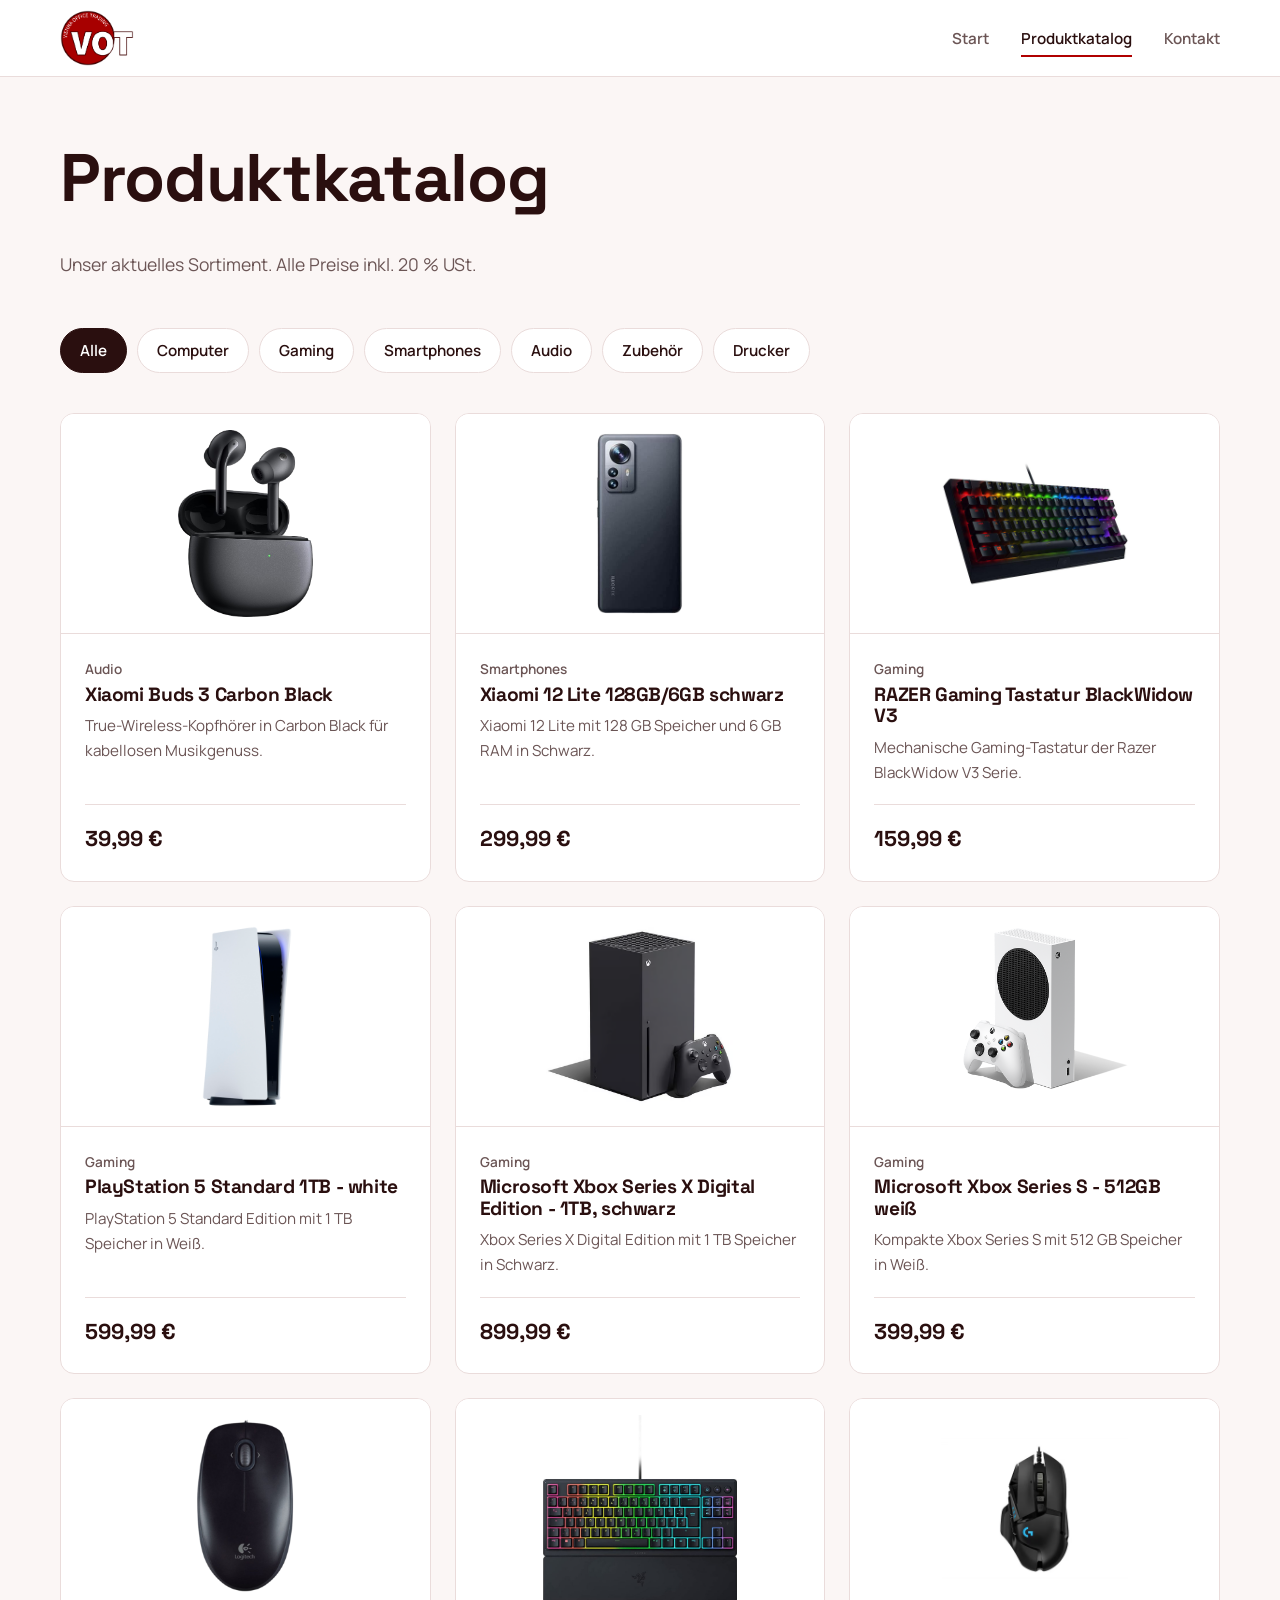
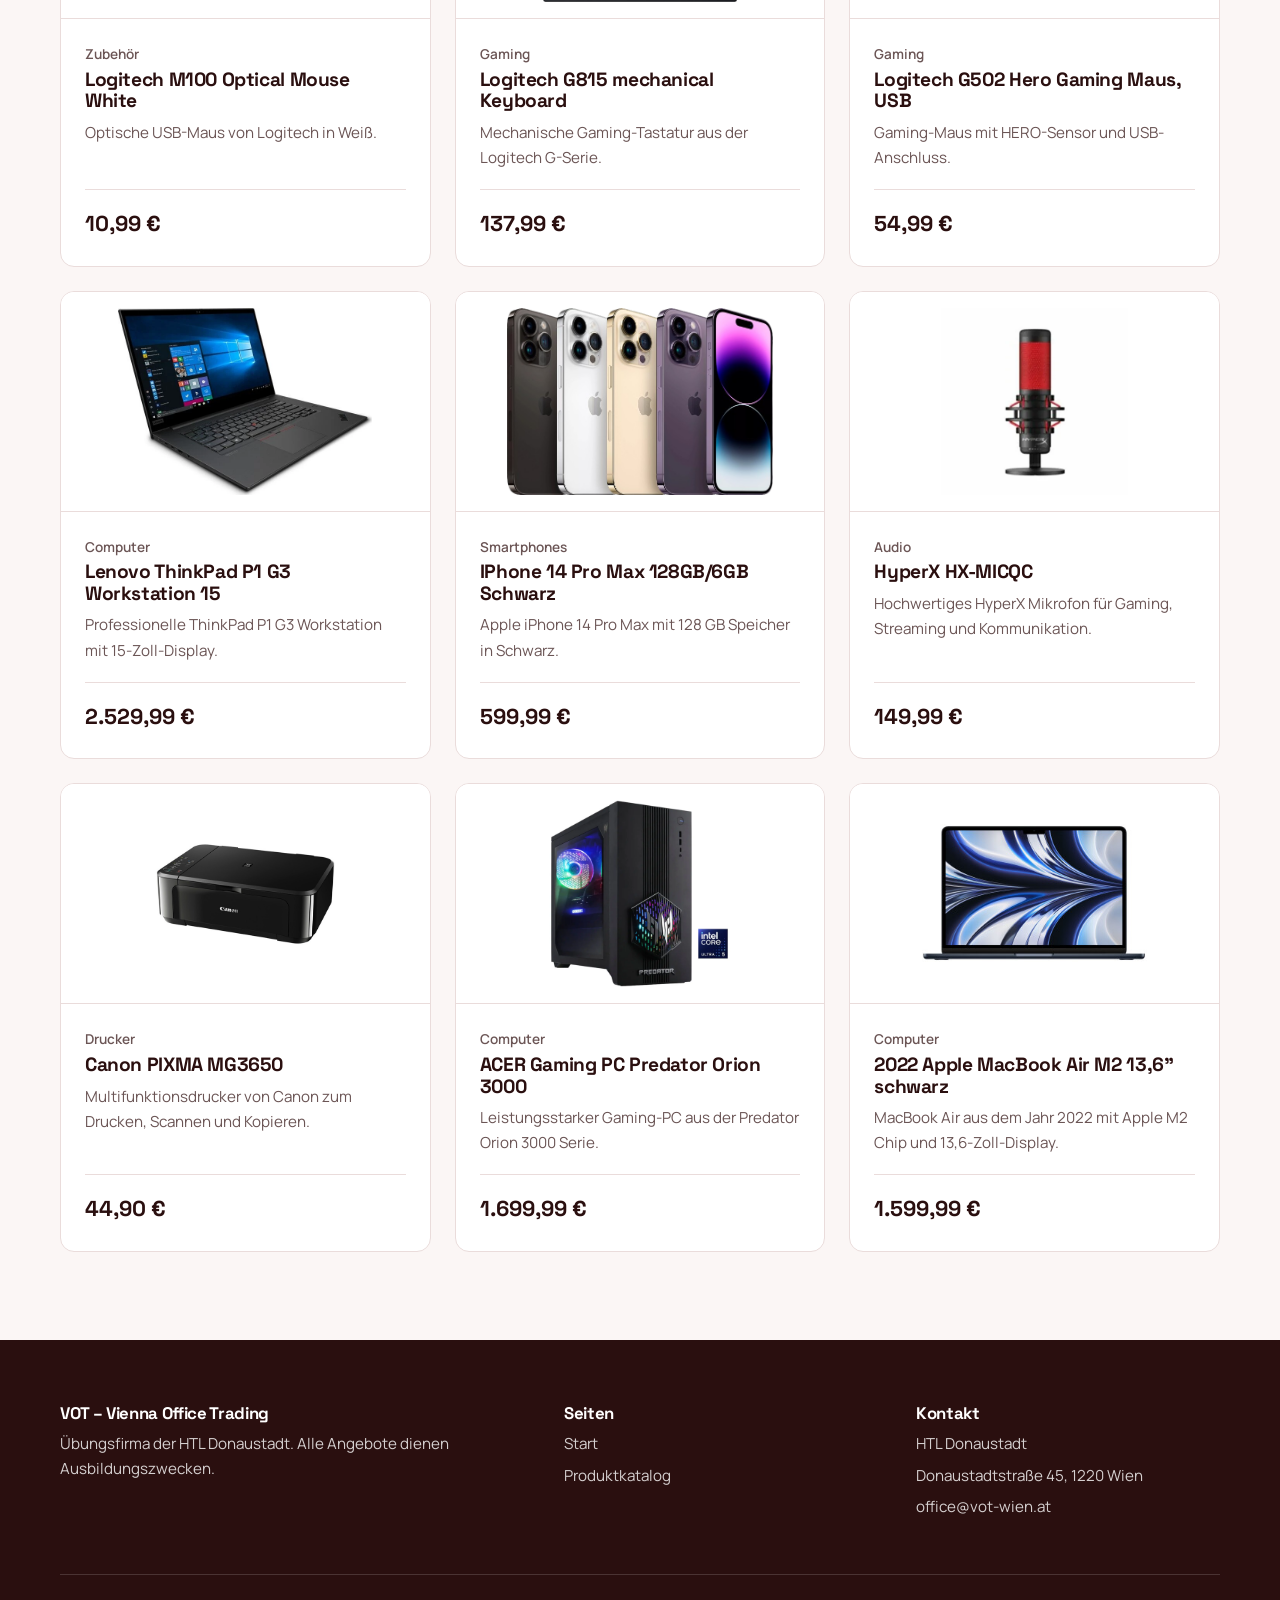
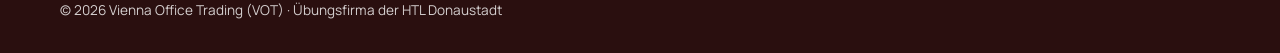
==== commit c9d6e77a: "produkt des monats" ====
--- a/produktkatalog.html
+++ b/produktkatalog.html
@@ -48,7 +48,7 @@
 
         <!-- Audio -->
         <article class="product" data-cat="Audio">
-          <div class="visual">XIAOMI</div>
+          <div class="visual"><img src="ProductPhotos/XiaomiBuds3CarbonBlack.png" alt="Xiaomi Buds 3 Carbon Black" loading="lazy"></div>
           <div class="body">
             <span class="cat-name">Audio</span>
             <h3>Xiaomi Buds 3 Carbon Black</h3>
@@ -61,7 +61,7 @@
 
         <!-- Smartphones -->
         <article class="product" data-cat="Smartphones">
-          <div class="visual">XIAOMI</div>
+          <div class="visual"><img src="ProductPhotos/Xiaomi12LiteSchwary.png" alt="Xiaomi 12 Lite 128GB/6GB schwarz" loading="lazy"></div>
           <div class="body">
             <span class="cat-name">Smartphones</span>
             <h3>Xiaomi 12 Lite 128GB/6GB schwarz</h3>
@@ -74,7 +74,7 @@
 
         <!-- Gaming -->
         <article class="product" data-cat="Gaming">
-          <div class="visual">RAZER</div>
+          <div class="visual"><img src="ProductPhotos/RazerGamingTastaturBlackWidowV3.jpg" alt="RAZER Gaming Tastatur BlackWidow V3" loading="lazy"></div>
           <div class="body">
             <span class="cat-name">Gaming</span>
             <h3>RAZER Gaming Tastatur BlackWidow V3</h3>
@@ -86,7 +86,7 @@
         </article>
 
         <article class="product" data-cat="Gaming">
-          <div class="visual">PS5</div>
+          <div class="visual"><img src="ProductPhotos/PS5.png" alt="PlayStation 5 Standard 1TB - white" loading="lazy"></div>
           <div class="body">
             <span class="cat-name">Gaming</span>
             <h3>PlayStation 5 Standard 1TB - white</h3>
@@ -98,7 +98,7 @@
         </article>
 
         <article class="product" data-cat="Gaming">
-          <div class="visual">XBOX</div>
+          <div class="visual"><img src="ProductPhotos/XboxSeriesX.png" alt="Microsoft Xbox Series X Digital Edition - 1TB, schwarz" loading="lazy"></div>
           <div class="body">
             <span class="cat-name">Gaming</span>
             <h3>Microsoft Xbox Series X Digital Edition - 1TB, schwarz</h3>
@@ -110,7 +110,7 @@
         </article>
 
         <article class="product" data-cat="Gaming">
-          <div class="visual">XBOX</div>
+          <div class="visual"><img src="ProductPhotos/XboxSeriesS.png" alt="Microsoft Xbox Series S - 512GB weiß" loading="lazy"></div>
           <div class="body">
             <span class="cat-name">Gaming</span>
             <h3>Microsoft Xbox Series S - 512GB weiß</h3>
@@ -123,7 +123,7 @@
 
         <!-- Zubehör -->
         <article class="product" data-cat="Zubehör">
-          <div class="visual">LOGITECH</div>
+          <div class="visual"><img src="ProductPhotos/Logitech%20M100%20Optical%20Mouse%20White.png" alt="Logitech M100 Optical Mouse White" loading="lazy"></div>
           <div class="body">
             <span class="cat-name">Zubehör</span>
             <h3>Logitech M100 Optical Mouse White</h3>
@@ -136,7 +136,7 @@
 
         <!-- Gaming -->
         <article class="product" data-cat="Gaming">
-          <div class="visual">LOGITECH G</div>
+          <div class="visual"><img src="ProductPhotos/LogitechG815MechanicalKeyboard.png" alt="Logitech G815 mechanical Keyboard" loading="lazy"></div>
           <div class="body">
             <span class="cat-name">Gaming</span>
             <h3>Logitech G815 mechanical Keyboard</h3>
@@ -148,7 +148,7 @@
         </article>
 
         <article class="product" data-cat="Gaming">
-          <div class="visual">G502</div>
+          <div class="visual"><img src="ProductPhotos/LogitechG502HeroGamingMausUSB.png" alt="Logitech G502 Hero Gaming Maus, USB" loading="lazy"></div>
           <div class="body">
             <span class="cat-name">Gaming</span>
             <h3>Logitech G502 Hero Gaming Maus, USB</h3>
@@ -161,7 +161,7 @@
 
         <!-- Computer -->
         <article class="product" data-cat="Computer">
-          <div class="visual">LENOVO</div>
+          <div class="visual"><img src="ProductPhotos/LenovoThinkpad.png" alt="Lenovo ThinkPad P1 G3 Workstation 15" loading="lazy"></div>
           <div class="body">
             <span class="cat-name">Computer</span>
             <h3>Lenovo ThinkPad P1 G3 Workstation 15</h3>
@@ -174,7 +174,7 @@
 
         <!-- Smartphones -->
         <article class="product" data-cat="Smartphones">
-          <div class="visual">IPHONE</div>
+          <div class="visual"><img src="ProductPhotos/Iphone14ProMax.png" alt="IPhone 14 Pro Max 128GB/6GB Schwarz" loading="lazy"></div>
           <div class="body">
             <span class="cat-name">Smartphones</span>
             <h3>IPhone 14 Pro Max 128GB/6GB Schwarz</h3>
@@ -187,7 +187,7 @@
 
         <!-- Audio -->
         <article class="product" data-cat="Audio">
-          <div class="visual">HYPERX</div>
+          <div class="visual"><img src="ProductPhotos/HyperXHX-MICQC.webp" alt="HyperX HX-MICQC" loading="lazy"></div>
           <div class="body">
             <span class="cat-name">Audio</span>
             <h3>HyperX HX-MICQC</h3>
@@ -200,7 +200,7 @@
 
         <!-- Drucker -->
         <article class="product" data-cat="Drucker">
-          <div class="visual">CANON</div>
+          <div class="visual"><img src="ProductPhotos/Canon%20PIXMAMG3650.png" alt="Canon PIXMA MG3650" loading="lazy"></div>
           <div class="body">
             <span class="cat-name">Drucker</span>
             <h3>Canon PIXMA MG3650</h3>
@@ -213,7 +213,7 @@
 
         <!-- Computer -->
         <article class="product" data-cat="Computer">
-          <div class="visual">ACER</div>
+          <div class="visual"><img src="ProductPhotos/AcerGamingPCOrion3000.png" alt="ACER Gaming PC Predator Orion 3000" loading="lazy"></div>
           <div class="body">
             <span class="cat-name">Computer</span>
             <h3>ACER Gaming PC Predator Orion 3000</h3>
@@ -226,7 +226,7 @@
 
         <!-- Computer -->
         <article class="product" data-cat="Computer">
-          <div class="visual">APPLE</div>
+          <div class="visual"><img src="ProductPhotos/AppleMacBookAirM2schwarz.png" alt="2022 Apple MacBook Air M2 13,6&quot; schwarz" loading="lazy"></div>
           <div class="body">
             <span class="cat-name">Computer</span>
             <h3>2022 Apple MacBook Air M2 13,6" schwarz</h3>
--- a/style.css
+++ b/style.css
@@ -129,10 +129,10 @@
 .product { background: var(--white); border: 1px solid var(--line); border-radius: var(--radius); overflow: hidden; display: flex; flex-direction: column; }
 .product[hidden] { display: none; }
 .product .visual {
-  height: 170px; display: grid; place-items: center; position: relative;
-  background: linear-gradient(135deg, #fbe3e3, #fbf6f5);
-  font-family: 'Space Grotesk', sans-serif; font-size: 3rem; font-weight: 700; color: var(--blue);
+  height: 220px; display: flex; align-items: center; justify-content: center; position: relative;
+  background: #ffffff; padding: 1rem; border-bottom: 1px solid var(--line);
 }
+.product .visual img { width: 100%; height: 100%; object-fit: contain; background: #ffffff; }
 .product .badge { position: absolute; top: 1rem; left: 1rem; background: var(--signal); color: var(--white); font-size: .8rem; font-weight: 700; padding: .2rem .7rem; border-radius: 999px; }
 .product .body { padding: 1.5rem; display: flex; flex-direction: column; flex: 1; }
 .product .cat-name { color: var(--ink-soft); font-size: .85rem; font-weight: 600; }
@@ -170,3 +170,20 @@
 @media (prefers-reduced-motion: reduce) {
   * { transition: none !important; scroll-behavior: auto !important; }
 }
+/* Produkt des Monats – PS5 */
+.hero-card .big {
+  height: 190px;
+  display: flex;
+  align-items: center;
+  justify-content: center;
+  margin: 18px 0;
+  overflow: hidden;
+}
+
+.hero-card .big img {
+  width: auto;
+  height: 170px;
+  max-width: 85%;
+  object-fit: contain;
+  display: block;
+}
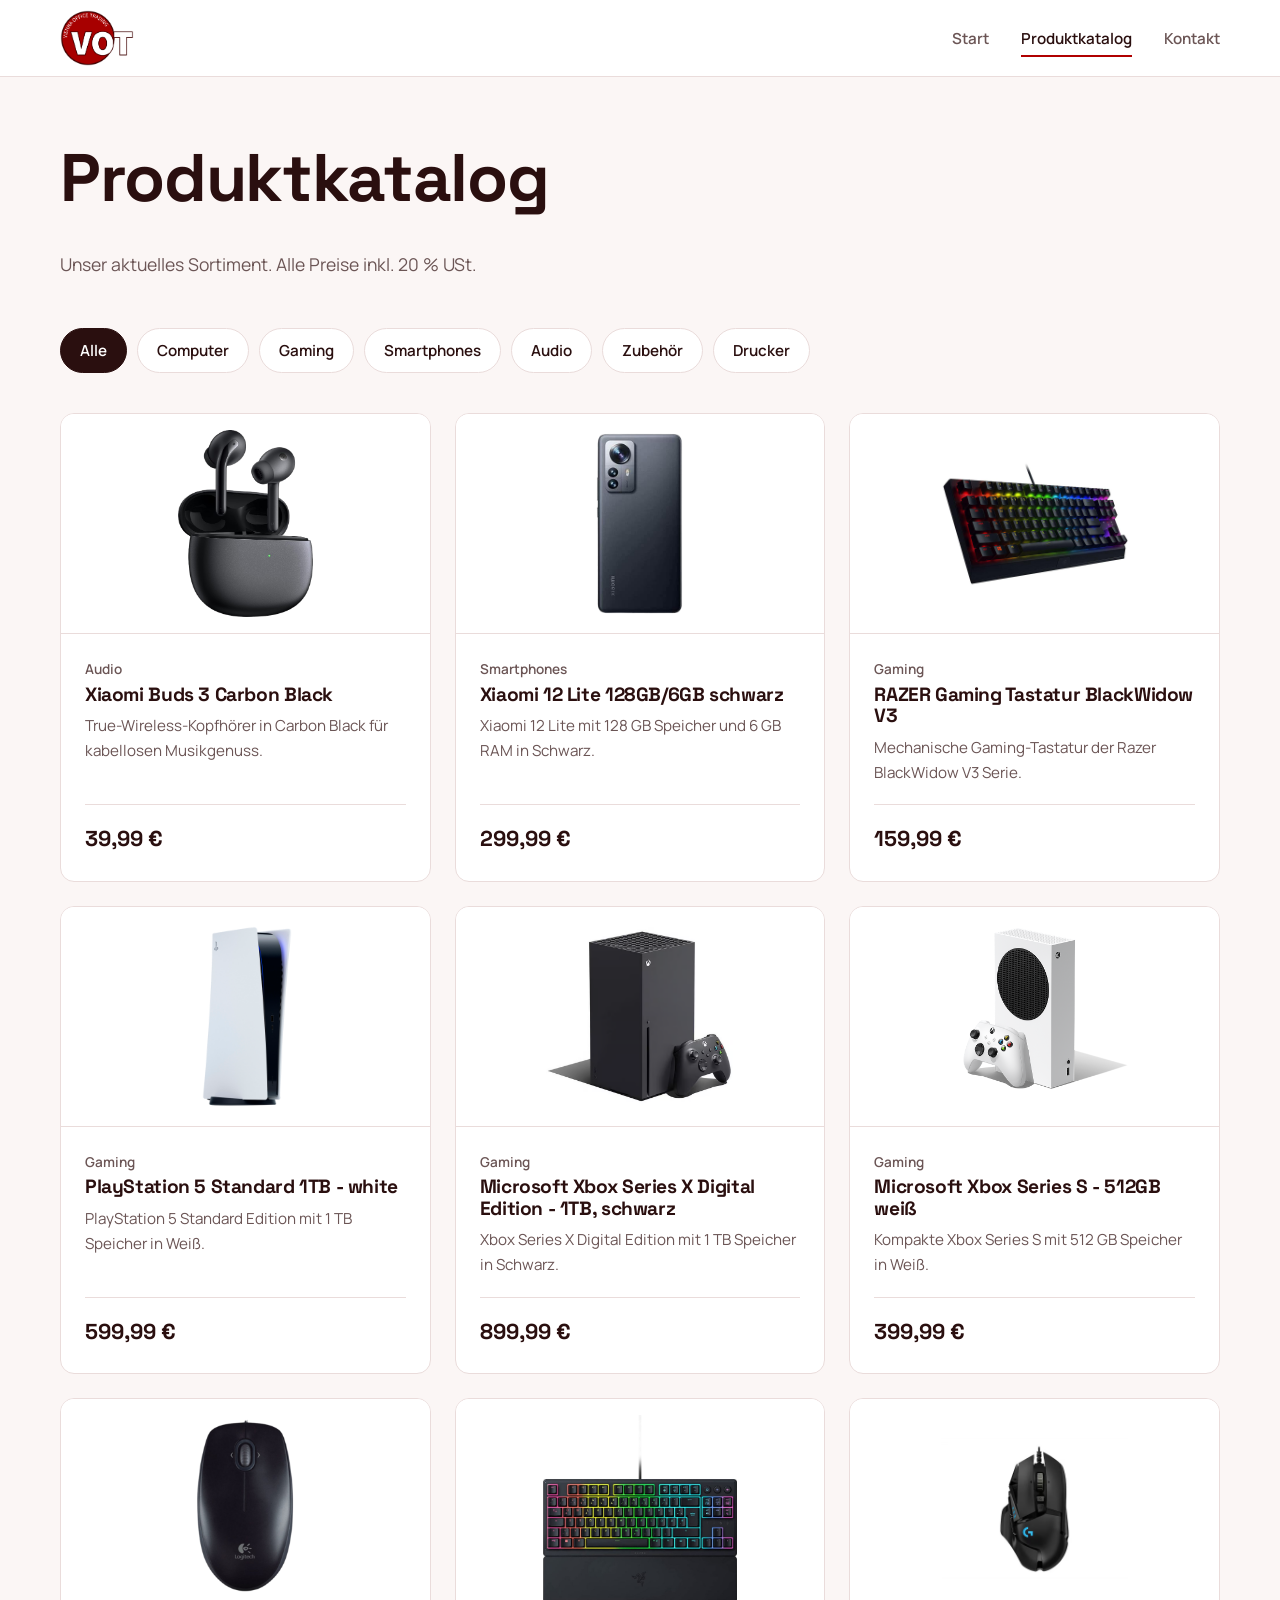
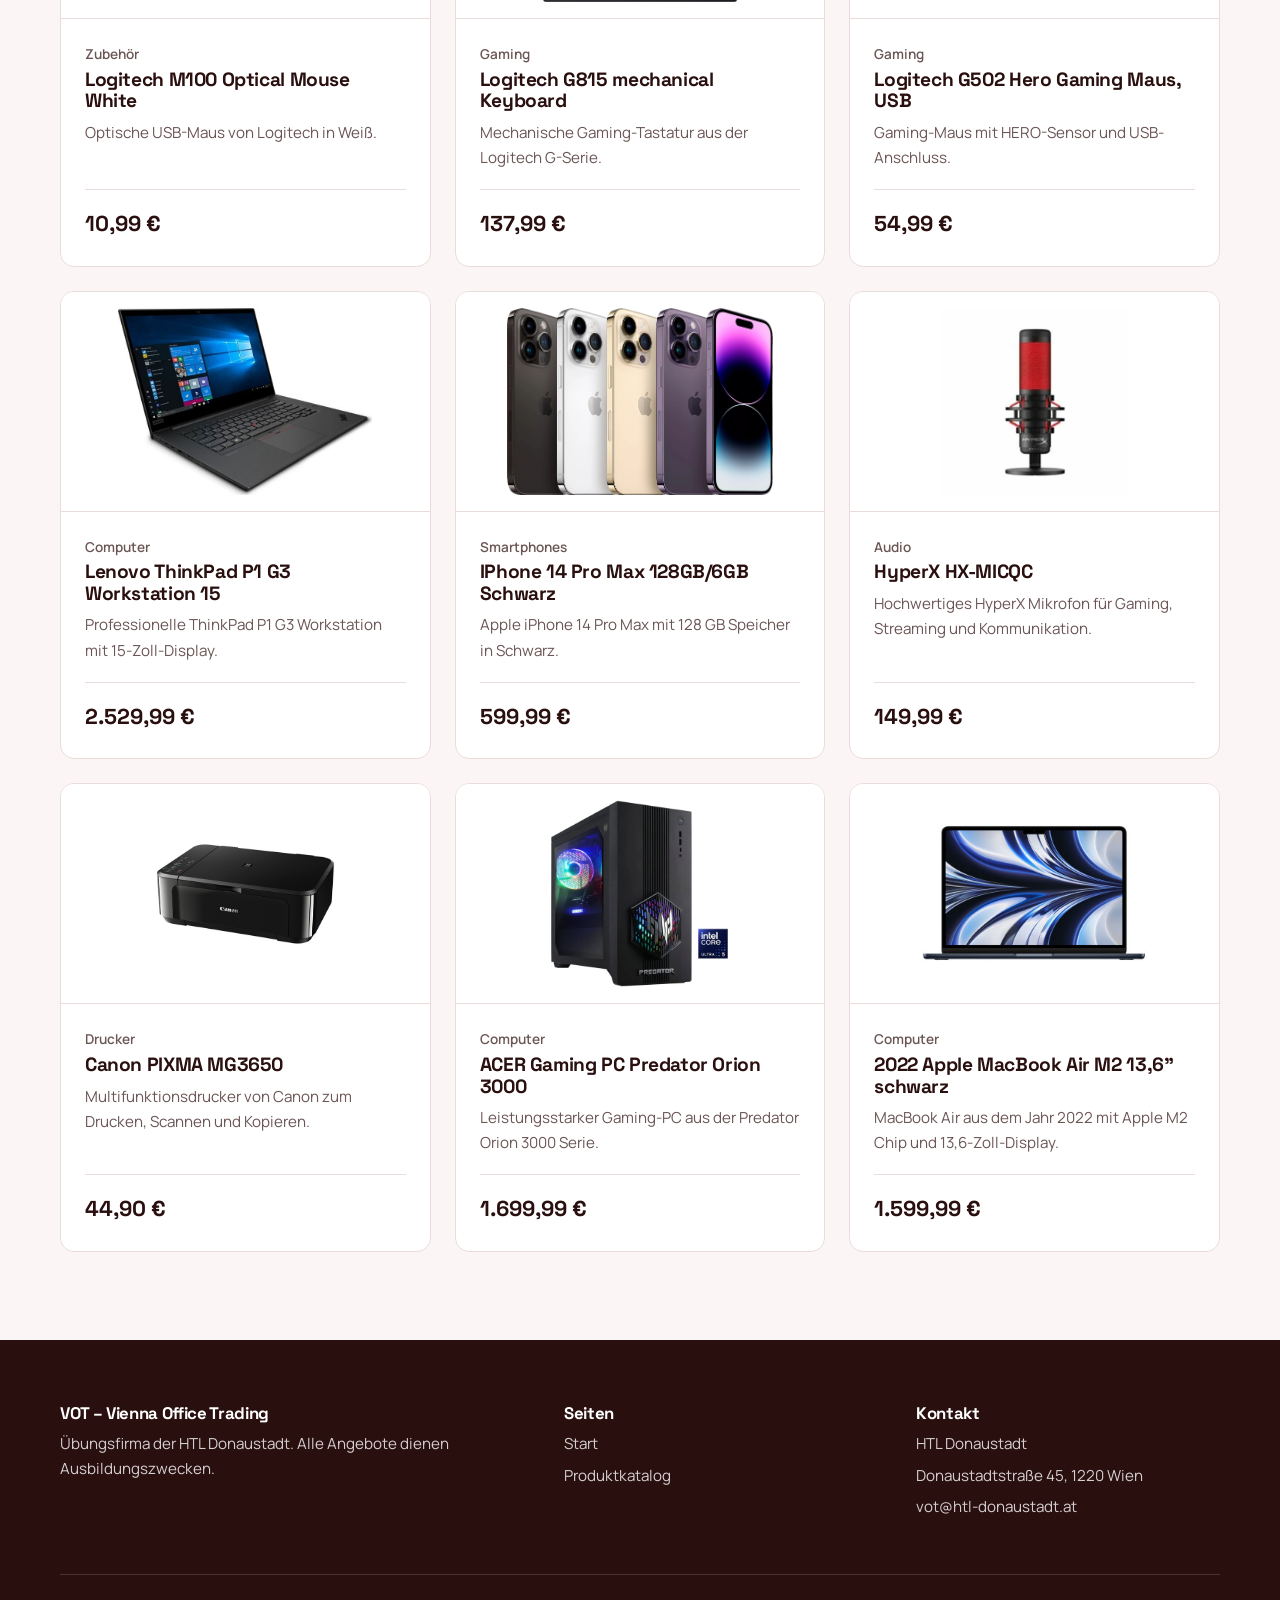
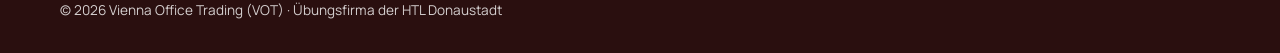
==== commit 79456a7c: "Update email address in produktkatalog.html" ====
--- a/produktkatalog.html
+++ b/produktkatalog.html
@@ -268,8 +268,8 @@
           <li>HTL Donaustadt</li>
           <li>Donaustadtstraße 45, 1220 Wien</li>
           <li>
-            <a href="mailto:office@vot-wien.at">
-              office@vot-wien.at
+            <a href="mailto:vot@htl-donaustadt.at">
+              vot@htl-donaustadt.at
             </a>
           </li>
         </ul>
